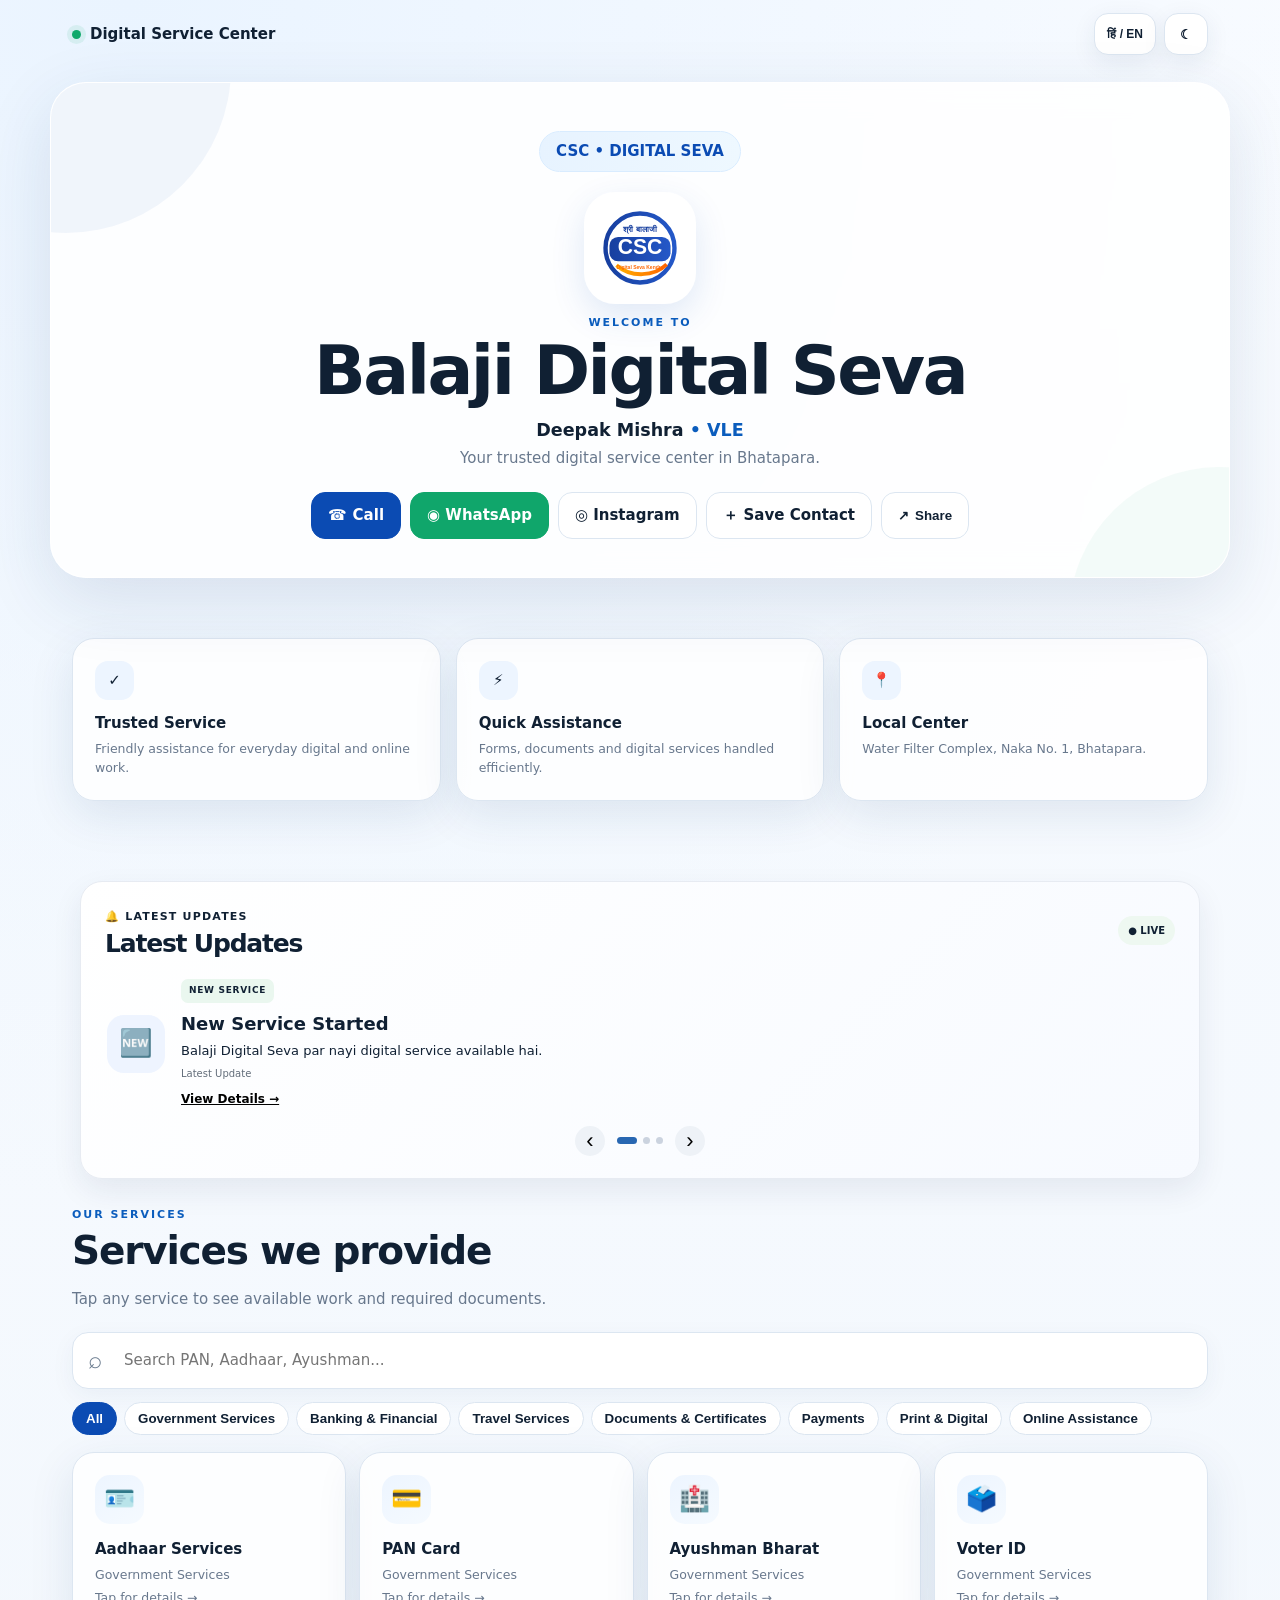
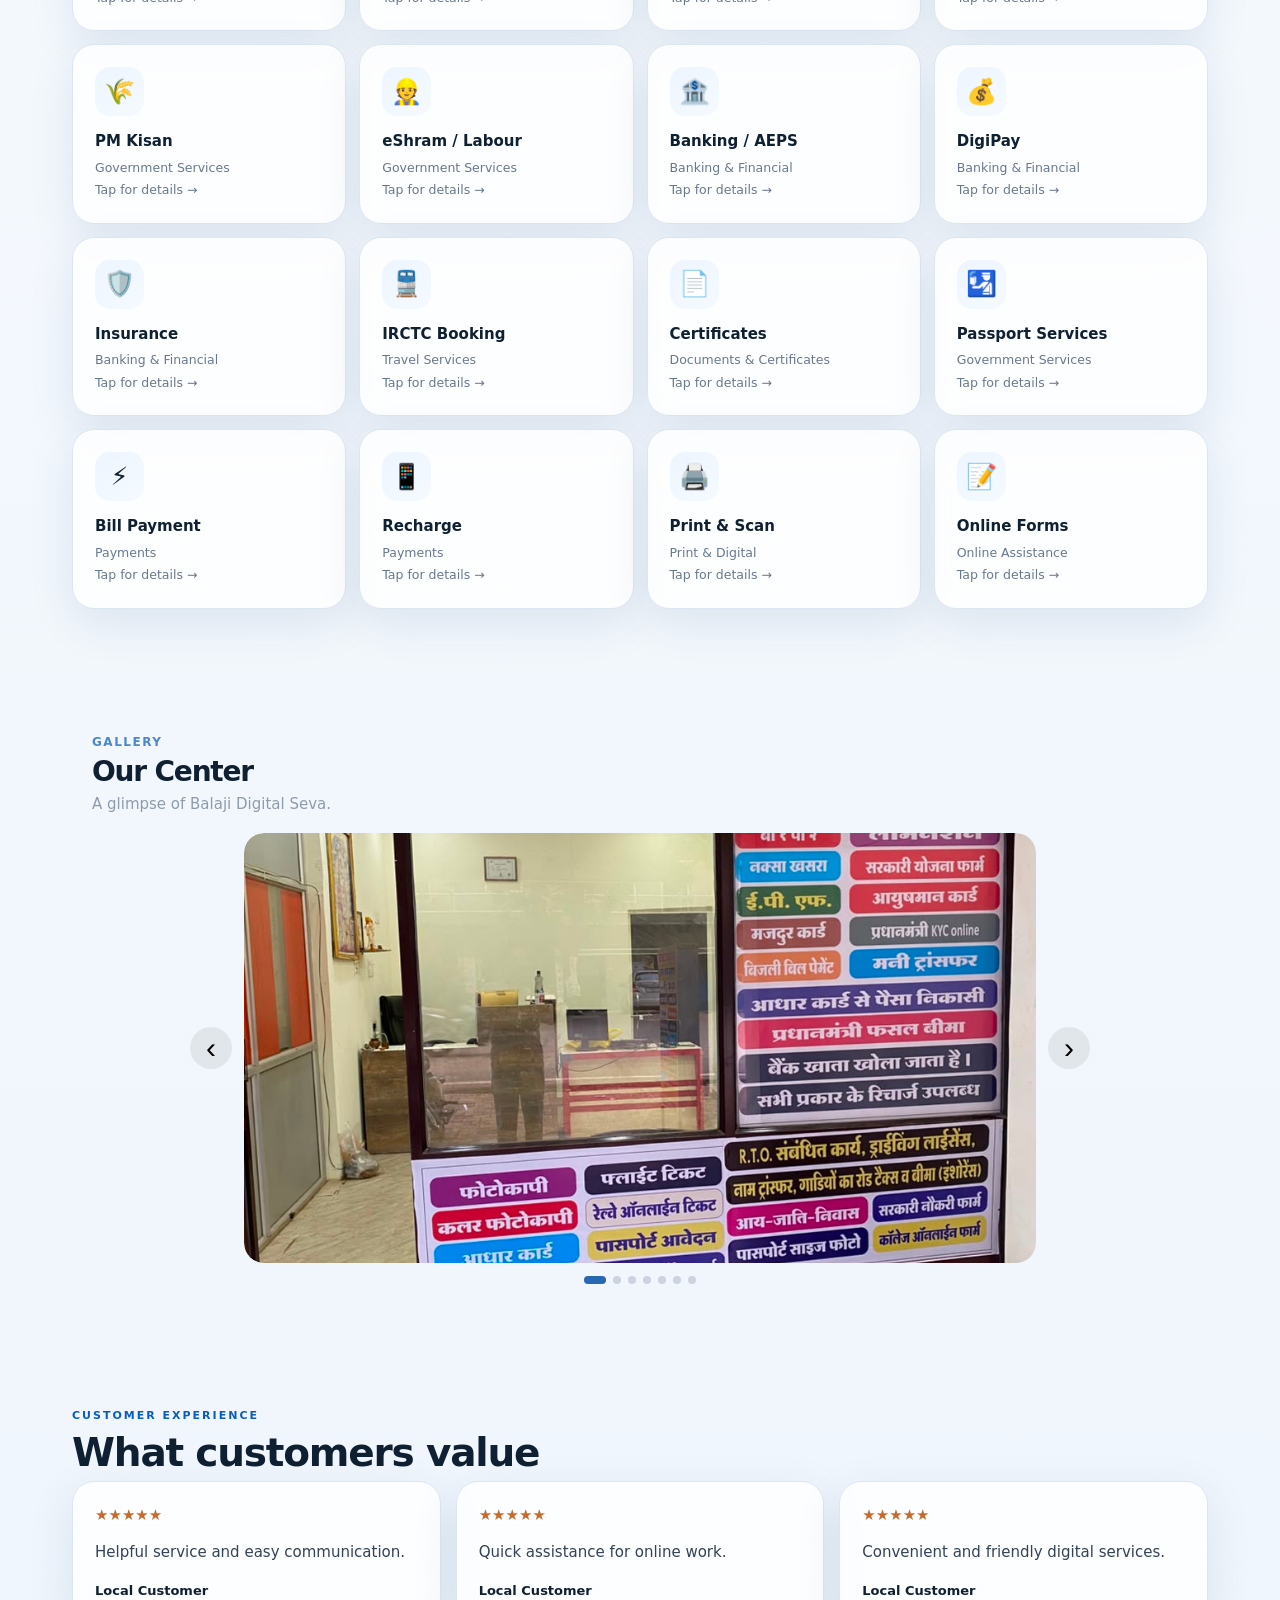
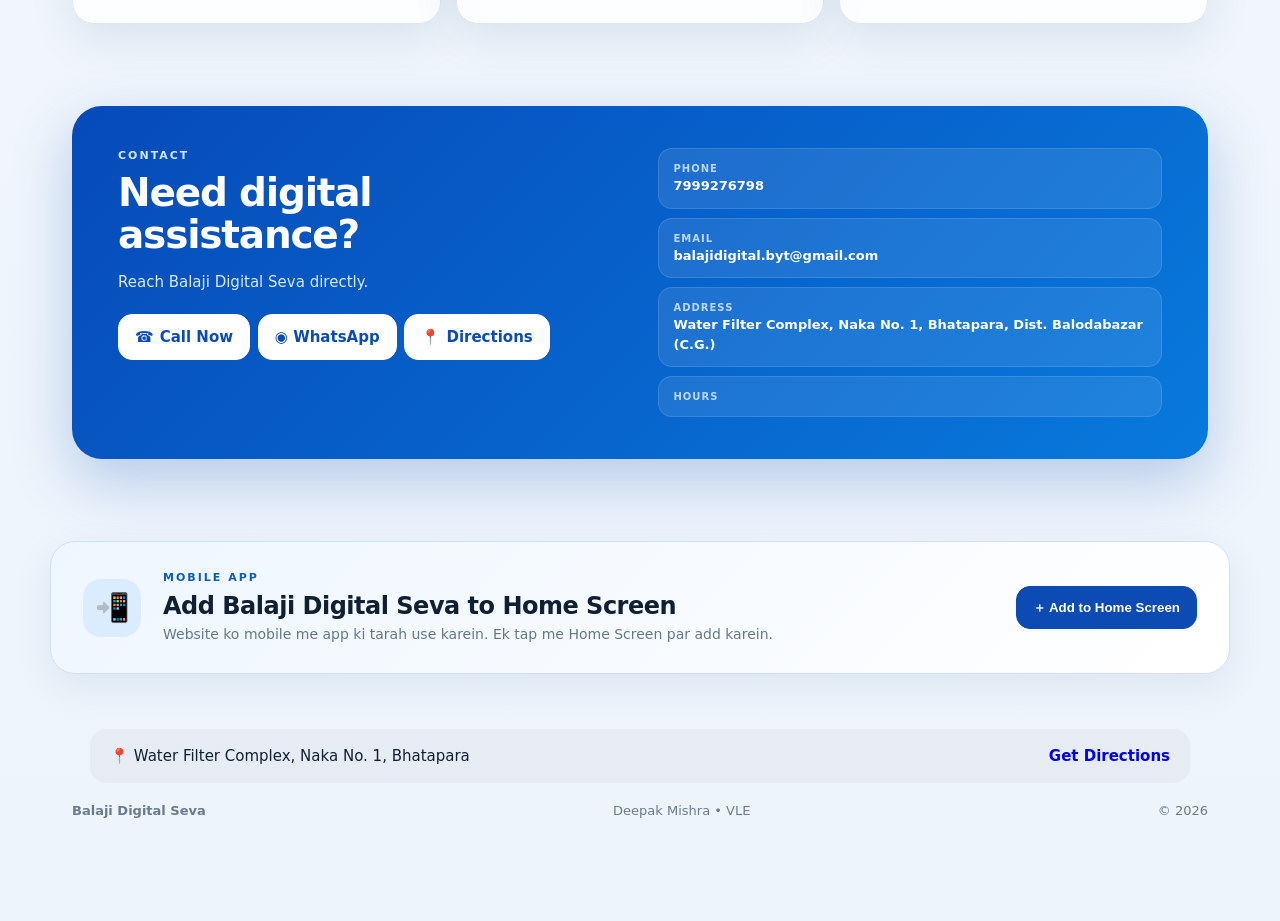
==== index.html @ ad8ac07e "Add files via upload" ====
<!doctype html>
<html lang="en">
<head>
<meta charset="utf-8">
<meta name="viewport" content="width=device-width,initial-scale=1,viewport-fit=cover">
<meta name="theme-color" content="#0b4bb3">
<meta name="description" content="Balaji Digital Seva – Digital and online services in Bhatapara.">
<title>Balaji Digital Seva | Deepak Mishra</title>
<link rel="manifest" href="manifest.json">
<link rel="icon" href="assets/logo.svg">
<link rel="stylesheet" href="style.css">
</head>
<body>
<div class="top">
  <div class="brand-mini"><span class="live-dot"></span><b data-en="Digital Service Center" data-hi="Digital Service Center">Digital Service Center</b></div>
  <div class="top-actions">
    <button class="lang-btn" id="lang" aria-label="Change language">हिं / EN</button>
    <button id="theme" aria-label="Toggle dark mode">☾</button>
  </div>
</div>

<header>
  <span class="badge" data-en="CSC • DIGITAL SEVA" data-hi="CSC • DIGITAL SEVA">CSC • DIGITAL SEVA</span>
  <div class="logo-wrap"><img src="assets/logo.svg" class="logo" alt="Balaji Digital Seva logo"></div>
  <p class="eyebrow" data-en="WELCOME TO" data-hi="SWAGAT HAI">WELCOME TO</p>
  <h1>Balaji Digital Seva</h1>
  <h3>Deepak Mishra <i>• VLE</i></h3>
  <p class="tag" data-en="Your trusted digital service center in Bhatapara." data-hi="Bhatapara mein aapka trusted digital service center.">Your trusted digital service center in Bhatapara.</p>
  <div class="actions">
    <a class="btn blue" href="tel:+917999276798">☎ <span data-en="Call" data-hi="Call Karein">Call</span></a>
    <a class="btn green" id="wa1">◉ WhatsApp</a>
    <a class="btn" href="https://www.instagram.com/balajidigitalseva/" target="_blank" rel="noopener">◎ Instagram</a>
    <a class="btn" href="contact.vcf">＋ <span data-en="Save Contact" data-hi="Contact Save Karein">Save Contact</span></a>
    <button class="btn" id="share">↗ <span data-en="Share" data-hi="Share Karein">Share</span></button>
  </div>
  <button id="installBtn" class="install-hero" hidden>＋ <span data-en="Add Balaji Digital Seva to Home Screen" data-hi="Balaji Digital Seva ko Home Screen par Add Karein">Add Balaji Digital Seva to Home Screen</span></button>
</header>

<section class="quick">
  <div><span class="quick-icon">✓</span><b data-en="Trusted Service" data-hi="Trusted Service">Trusted Service</b><small data-en="Friendly assistance for everyday digital and online work." data-hi="Daily digital aur online kaam mein friendly assistance.">Friendly assistance for everyday digital and online work.</small></div>
  <div><span class="quick-icon">⚡</span><b data-en="Quick Assistance" data-hi="Quick Assistance">Quick Assistance</b><small data-en="Forms, documents and digital services handled efficiently." data-hi="Forms, documents aur digital services ki easy assistance.">Forms, documents and digital services handled efficiently.</small></div>
  <div><span class="quick-icon">📍</span><b data-en="Local Center" data-hi="Local Center">Local Center</b><small data-en="Water Filter Complex, Naka No. 1, Bhatapara." data-hi="Water Filter Complex, Naka No. 1, Bhatapara.">Water Filter Complex, Naka No. 1, Bhatapara.</small></div>
</section>

<section class="hero-notice-board" id="hero-notice-board" aria-label="Latest Updates">
  <div class="hnb-head">
    <div>
      <span class="hnb-label">🔔 LATEST UPDATES</span>
      <h2>Latest Updates</h2>
    </div>
    <span class="hnb-live">● LIVE</span>
  </div>

  <div class="hnb-slider">
    <article class="hnb-item active" data-notice="service">
      <div class="hnb-icon">🆕</div>
      <div class="hnb-content">
        <span class="hnb-tag service">NEW SERVICE</span>
        <h3>New Service Started</h3>
        <p>Balaji Digital Seva par nayi digital service available hai.</p>
        <small>Latest Update</small>
        <button type="button" class="hnb-details">View Details →</button>
      </div>
    </article>

    <article class="hnb-item" data-notice="job">
      <div class="hnb-icon">💼</div>
      <div class="hnb-content">
        <span class="hnb-tag job">JOB ALERT</span>
        <h3>Latest Job Updates</h3>
        <p>Nayi government aur private job updates ke liye notice check karein.</p>
        <small>Latest Update</small>
        <button type="button" class="hnb-details">View Details →</button>
      </div>
    </article>

    <article class="hnb-item" data-notice="notice">
      <div class="hnb-icon">📢</div>
      <div class="hnb-content">
        <span class="hnb-tag notice">IMPORTANT NOTICE</span>
        <h3>Balaji Digital Seva Notice</h3>
        <p>Important service updates aur center notices yahan milenge.</p>
        <small>Latest Update</small>
        <button type="button" class="hnb-details">View Details →</button>
      </div>
    </article>
  </div>

  <div class="hnb-controls">
    <button type="button" class="hnb-prev" aria-label="Previous update">‹</button>
    <div class="hnb-dots">
      <button type="button" class="active" aria-label="Update 1"></button>
      <button type="button" aria-label="Update 2"></button>
      <button type="button" aria-label="Update 3"></button>
    </div>
    <button type="button" class="hnb-next" aria-label="Next update">›</button>
  </div>
</section>

<div class="hnb-modal" id="hnb-modal" aria-hidden="true">
  <div class="hnb-modal-box" role="dialog" aria-modal="true" aria-labelledby="hnb-modal-title">
    <button type="button" class="hnb-modal-close" aria-label="Close">×</button>
    <span class="hnb-modal-tag" id="hnb-modal-tag"></span>
    <h3 id="hnb-modal-title"></h3>
    <p id="hnb-modal-text"></p>
    <div id="hnb-modal-body"></div>
    <div class="hnb-modal-actions">
      <a id="hnb-whatsapp" href="https://wa.me/917999276798" target="_blank" rel="noopener">💬 WhatsApp Enquiry</a>
    </div>
  </div>
</div>



<main>
<section id="services">
  <p class="eyebrow" data-en="OUR SERVICES" data-hi="HAMARI SERVICES">OUR SERVICES</p>
  <h2 data-en="Services we provide" data-hi="Hum kaun-kaun si services dete hain">Services we provide</h2>
  <p class="muted" data-en="Tap any service to see available work and required documents." data-hi="Kisi bhi service par tap karke kaam aur required documents dekhein.">Tap any service to see available work and required documents.</p>
  <div class="search">⌕ <input id="search" data-placeholder-en="Search PAN, Aadhaar, Ayushman..." data-placeholder-hi="PAN, Aadhaar, Ayushman search karein..." placeholder="Search PAN, Aadhaar, Ayushman..." aria-label="Search services"></div>
  <div id="chips" class="chips"></div>
  <div id="grid" class="grid"></div>
</section>

<section id="gallery" class="gallery-section">
  <p class="eyebrow" data-en="GALLERY" data-hi="GALLERY">GALLERY</p>
  <h2 data-en="Our Center" data-hi="Hamara Center">Our Center</h2>
  <p class="muted" data-en="A glimpse of Balaji Digital Seva." data-hi="Balaji Digital Seva ki kuch photos.">A glimpse of Balaji Digital Seva.</p>
  <div class="gallery-slider" aria-label="Balaji Digital Seva Gallery">
    <button type="button" class="gallery-prev" aria-label="Previous photo">‹</button>
    <div class="gallery-track">
      <div class="gallery-slide active"><img src="assets/gallery/center-1.jpeg" alt="Balaji Digital Seva photo 1"></div>
      <div class="gallery-slide"><img src="assets/gallery/center-2.jpeg" alt="Balaji Digital Seva photo 2"></div>
      <div class="gallery-slide"><img src="assets/gallery/center-3.jpeg" alt="Balaji Digital Seva photo 3"></div>
      <div class="gallery-slide"><img src="assets/gallery/center-4.jpeg" alt="Balaji Digital Seva photo 4"></div>
      <div class="gallery-slide"><img src="assets/gallery/center-5.jpeg" alt="Balaji Digital Seva photo 5"></div>
      <div class="gallery-slide"><img src="assets/gallery/center-6.jpeg" alt="Balaji Digital Seva photo 6"></div>
      <div class="gallery-slide"><img src="assets/gallery/center-7.jpeg" alt="Balaji Digital Seva photo 7"></div>
    </div>
    <button type="button" class="gallery-next" aria-label="Next photo">›</button>
  </div>
  <div class="gallery-dots" aria-label="Gallery photo navigation">
    <button type="button" class="active" aria-label="Photo 1"></button><button type="button" aria-label="Photo 2"></button><button type="button" aria-label="Photo 3"></button><button type="button" aria-label="Photo 4"></button><button type="button" aria-label="Photo 5"></button><button type="button" aria-label="Photo 6"></button><button type="button" aria-label="Photo 7"></button>
  </div>
</section>

<div class="gallery-lightbox" id="galleryLightbox" hidden>
  <button type="button" id="galleryClose" aria-label="Close gallery">×</button>
  <img id="galleryPreview" src="" alt="Gallery preview">
</div>

<section id="reviews">
  <p class="eyebrow" data-en="CUSTOMER EXPERIENCE" data-hi="CUSTOMER EXPERIENCE">CUSTOMER EXPERIENCE</p>
  <h2 data-en="What customers value" data-hi="Customers ko kya pasand hai">What customers value</h2>
  <div class="reviews">
    <article>★★★★★<p data-en="Helpful service and easy communication." data-hi="Helpful service aur easy communication.">“Helpful service and easy communication.”</p><b>Local Customer</b></article>
    <article>★★★★★<p data-en="Quick assistance for online work." data-hi="Online kaam ke liye quick assistance.">“Quick assistance for online work.”</p><b>Local Customer</b></article>
    <article>★★★★★<p data-en="Convenient and friendly digital services." data-hi="Convenient aur friendly digital services.">“Convenient and friendly digital services.”</p><b>Local Customer</b></article>
  </div>
</section>

<section class="contact" id="contact">
  <div>
    <p class="eyebrow" data-en="CONTACT" data-hi="CONTACT">CONTACT</p>
    <h2 data-en="Need digital assistance?" data-hi="Digital assistance chahiye?">Need digital assistance?</h2>
    <p data-en="Reach Balaji Digital Seva directly." data-hi="Balaji Digital Seva se directly contact karein.">Reach Balaji Digital Seva directly.</p>
    <a class="btn white" href="tel:+917999276798">☎ <span data-en="Call Now" data-hi="Call Karein">Call Now</span></a>
    <a class="btn white" id="wa2">◉ WhatsApp</a>
    <a class="btn white" href="https://www.google.com/maps/search/?api=1&query=Water+Filter+Complex%2C+Naka+No.+1%2C+Bhatapara%2C+Chhattisgarh" target="_blank" rel="noopener">📍 <span data-en="Directions" data-hi="Directions">Directions</span></a>
  </div>
  <div class="details">
    <b>PHONE<br><span>7999276798</span></b>
    <b>EMAIL<br><span>balajidigital.byt@gmail.com</span></b>
    <b>ADDRESS<br><span>Water Filter Complex, Naka No. 1, Bhatapara, Dist. Balodabazar (C.G.)</span></b>
    <b data-en="HOURS" data-hi="TIMING">HOURS<br><span>Sunday to Saturday • 10:00 AM – 10:00 PM</span></b>
  </div>
</section>
</main>


<section class="install-section" id="installApp">
  <div class="install-icon">📲</div>
  <div class="install-copy">
    <p class="eyebrow">MOBILE APP</p>
    <h2>Add Balaji Digital Seva to Home Screen</h2>
    <p>Website ko mobile me app ki tarah use karein. Ek tap me Home Screen par add karein.</p>
  </div>
  <button class="btn install-btn" id="installBtn">＋ Add to Home Screen</button>
</section>


<div class="map-address-row">
  <span>📍 Water Filter Complex, Naka No. 1, Bhatapara</span>
  <a href="https://maps.app.goo.gl/2zhiAr86G5BY8EHH6" target="_blank" rel="noopener">Get Directions</a>
</div>

<footer><b>Balaji Digital Seva</b><span>Deepak Mishra • VLE</span><span>© <span id="year"></span></span></footer>
<nav aria-label="Bottom navigation">
  <a href="#">⌂<small data-en="Home" data-hi="Home">Home</small></a>
  <a href="#services">▦<small data-en="Services" data-hi="Services">Services</small></a>
  <a href="#gallery">▧<small data-en="Gallery" data-hi="Gallery">Gallery</small></a>
  <a href="#contact">☎<small data-en="Contact" data-hi="Contact">Contact</small></a>
</nav>

<div id="modal" class="overlay" aria-hidden="true">
  <div class="modal">
    <button id="close" aria-label="Close">×</button>
    <div id="mi" class="mi"></div>
    <p id="mc" class="eyebrow"></p>
    <h2 id="mt"></h2>
    <h4 data-en="Services available" data-hi="Available services">Services available</h4>
    <ul id="ma"></ul>
    <div id="docsBox">
      <h4>📋 <span data-en="Required Documents" data-hi="Required Documents">Required Documents</span></h4>
      <ul id="md"></ul>
    </div>
    <div id="mn" class="note"></div>
    <div class="modalactions">
      <a id="mw" class="btn green">◉ <span data-en="Enquire on WhatsApp" data-hi="WhatsApp par Enquiry Karein">Enquire on WhatsApp</span></a>
      <a class="btn blue" href="tel:+917999276798">☎ <span data-en="Call Now" data-hi="Call Karein">Call Now</span></a>
    </div>
  </div>
</div>
<div id="toast" class="toast"></div>
<script src="script.js"></script>



<script>
(function(){
  const board=document.getElementById("hero-notice-board");
  const modal=document.getElementById("hnb-modal");
  if(!board || !modal) return;
  const items=[...board.querySelectorAll(".hnb-item")];
  const dots=[...board.querySelectorAll(".hnb-dots button")];
  let current=0,timer;

  const data={
    service:{tag:"NEW SERVICE",title:"New Service Started",text:"Balaji Digital Seva par nayi digital service available hai.",body:"Service ki details aur required documents ke liye WhatsApp par enquiry karein."},
    job:{tag:"JOB ALERT",title:"Latest Job Updates",text:"Nayi government aur private job updates ke liye notice check karein.",body:"Latest job vacancy ki eligibility, documents aur apply karne ki information ke liye WhatsApp par enquiry karein."},
    notice:{tag:"IMPORTANT NOTICE",title:"Balaji Digital Seva Notice",text:"Important service updates aur center notices yahan milenge.",body:"Center ki latest information ke liye WhatsApp par enquiry karein."}
  };

  function show(n){
    current=(n+items.length)%items.length;
    items.forEach((x,j)=>x.classList.toggle("active",j===current));
    dots.forEach((x,j)=>x.classList.toggle("active",j===current));
  }
  function restart(){
    clearInterval(timer);
    timer=setInterval(()=>show(current+1),5000);
  }
  function openModal(type){
    const d=data[type]||data.notice;
    document.getElementById("hnb-modal-tag").textContent=d.tag;
    document.getElementById("hnb-modal-title").textContent=d.title;
    document.getElementById("hnb-modal-text").textContent=d.text;
    document.getElementById("hnb-modal-body").textContent=d.body;
    modal.classList.add("open");
    modal.setAttribute("aria-hidden","false");
  }
  function closeModal(){
    modal.classList.remove("open");
    modal.setAttribute("aria-hidden","true");
  }

  items.forEach(item=>{
    item.setAttribute("tabindex","0");
    item.setAttribute("role","button");
    item.addEventListener("click",function(e){
      if(e.target.closest(".hnb-prev,.hnb-next,.hnb-dots")) return;
      openModal(item.dataset.notice);
    });
    item.addEventListener("keydown",function(e){
      if(e.key==="Enter" || e.key===" "){
        e.preventDefault();
        openModal(item.dataset.notice);
      }
    });
  });

  board.querySelector(".hnb-next").onclick=()=>{show(current+1);restart()};
  board.querySelector(".hnb-prev").onclick=()=>{show(current-1);restart()};
  dots.forEach((d,n)=>d.onclick=()=>{show(n);restart()});
  modal.querySelector(".hnb-modal-close").onclick=closeModal;
  modal.addEventListener("click",e=>{if(e.target===modal)closeModal()});
  document.addEventListener("keydown",e=>{if(e.key==="Escape")closeModal()});

  show(0);
  restart();
})();
</script>

</body>
</html>
---- style.css ----
:root{--bg:#f4f8fd;--card:#fff;--text:#102033;--muted:#68788d;--line:#dce6f1;--blue:#0b4bb3;--blue2:#176de0;--green:#10a66b;--shadow:0 14px 45px rgba(23,58,104,.10)}*{box-sizing:border-box}html{scroll-behavior:smooth}body{margin:0;background:radial-gradient(circle at 10% 0%,#eaf4ff 0,transparent 28%),linear-gradient(180deg,#f8fbff,#edf4fb);color:var(--text);font:15px system-ui,-apple-system,BlinkMacSystemFont,"Segoe UI",Arial,sans-serif;line-height:1.5;min-height:100vh}.top{height:68px;max-width:1180px;margin:auto;padding:0 22px;display:flex;align-items:center;justify-content:space-between}.brand-mini{display:flex;align-items:center;gap:9px}.live-dot{width:9px;height:9px;border-radius:50%;background:#11a96c;box-shadow:0 0 0 5px #11a96c18}.top-actions{display:flex;gap:8px}.top button{border:1px solid var(--line);border-radius:14px;width:44px;height:42px;background:#fff;box-shadow:0 7px 25px rgba(24,56,91,.08);font-weight:800;cursor:pointer;color:inherit}.top .lang-btn{width:auto;padding:0 12px;font-size:12px}header{max-width:1180px;margin:14px auto 60px;padding:48px 24px 38px;text-align:center;background:rgba(255,255,255,.86);border:1px solid rgba(255,255,255,.95);border-radius:36px;box-shadow:0 22px 70px rgba(23,58,104,.12);backdrop-filter:blur(15px);position:relative;overflow:hidden}header:before{content:"";position:absolute;width:330px;height:330px;background:#0b4bb30d;border-radius:50%;left:-150px;top:-180px}header:after{content:"";position:absolute;width:300px;height:300px;background:#10a66b0b;border-radius:50%;right:-140px;bottom:-190px}.badge{display:inline-block;background:linear-gradient(90deg,#e7f3ff,#eef8ff);color:#0b4bb3;border:1px solid #d9ecff;border-radius:99px;padding:8px 16px;font-weight:900;position:relative;z-index:1}.logo-wrap{width:112px;height:112px;margin:20px auto 11px;border-radius:31px;background:#fff;display:grid;place-items:center;box-shadow:0 12px 35px rgba(11,75,179,.12);position:relative;z-index:1}.logo{width:94px;height:94px;display:block}.eyebrow{letter-spacing:2px;font-size:11px;font-weight:900;color:#0b5dbd;margin:0 0 7px}h1{font-size:clamp(38px,6vw,68px);line-height:.98;margin:0;letter-spacing:-2.5px;position:relative;z-index:1}header h3{margin:12px 0 4px;position:relative;z-index:1}header h3 i{font-style:normal;color:#0b5dbd}.tag,.muted{color:var(--muted)}.tag{margin:0 auto;max-width:650px}.actions{display:flex;justify-content:center;flex-wrap:wrap;gap:9px;margin-top:23px;position:relative;z-index:1}.btn{display:inline-flex;align-items:center;justify-content:center;gap:6px;border:1px solid var(--line);background:#fff;padding:11px 16px;border-radius:14px;font-weight:850;text-decoration:none;color:inherit;cursor:pointer;min-height:43px;transition:.18s}.btn:hover{transform:translateY(-2px)}.blue{background:var(--blue);color:#fff;border-color:var(--blue)}.green{background:var(--green);color:#fff;border-color:var(--green)}.white{background:#fff;color:#0b4bb3;border-color:#fff}.install-hero{margin-top:18px;border:1px solid #cfe4ff;background:#eef7ff;color:#0b4bb3;border-radius:14px;padding:10px 16px;font-weight:900;cursor:pointer;position:relative;z-index:1}.quick,main{max-width:1180px;margin:auto;padding:0 22px}.quick{display:grid;grid-template-columns:repeat(3,1fr);gap:15px;margin-bottom:80px}.quick div,.grid article,.reviews article{background:rgba(255,255,255,.85);border:1px solid var(--line);border-radius:22px;padding:22px;box-shadow:var(--shadow)}.quick-icon{width:39px;height:39px;display:grid;place-items:center;background:#edf5ff;border-radius:13px;margin-bottom:12px}.quick b{display:block}.quick small{display:block;color:var(--muted);margin-top:6px}section{margin-bottom:82px}h2{font-size:39px;line-height:1.08;margin:0 0 7px;letter-spacing:-1.2px}.search{display:flex;gap:10px;align-items:center;background:#fff;border:1px solid var(--line);border-radius:16px;padding:4px 15px;margin:22px 0 13px;font-size:24px;color:#6c7d90;box-shadow:0 7px 25px rgba(24,56,91,.05)}.search input{width:100%;border:0;outline:0;padding:12px;background:transparent;font:inherit;font-size:15px;color:var(--text)}.chips{display:flex;gap:7px;flex-wrap:wrap;margin-bottom:17px}.chip{border:1px solid var(--line);background:#fff;padding:8px 13px;border-radius:99px;font-weight:800;cursor:pointer;color:inherit}.chip.active{background:var(--blue);color:#fff;border-color:var(--blue)}.grid{display:grid;grid-template-columns:repeat(4,1fr);gap:13px}.grid article{cursor:pointer;transition:.2s}.grid article:hover{transform:translateY(-3px);box-shadow:0 18px 50px rgba(23,58,104,.16)}.ico{font-size:25px;background:linear-gradient(145deg,#edf5ff,#f5faff);width:49px;height:49px;border-radius:15px;display:grid;place-items:center;margin-bottom:14px}.grid h3{font-size:15px;margin:0 0 3px}.grid small{color:var(--muted)}.gallery{height:240px;border:1px dashed #b8c8da;border-radius:23px;background:#fff;display:flex;flex-direction:column;align-items:center;justify-content:center;gap:7px;color:#5c6e83}.gallery span{font-size:35px}.gallery b{font-size:17px}.gallery small{font-size:13px}.reviews{display:grid;grid-template-columns:repeat(3,1fr);gap:15px}.reviews article{color:#c76b2b}.reviews p{color:#344256}.reviews b{color:var(--text);font-size:13px}.contact{background:linear-gradient(135deg,#064ab9,#0879dc);color:#fff;border-radius:30px;padding:42px 46px;display:grid;grid-template-columns:1fr 1fr;gap:35px;box-shadow:0 22px 60px rgba(11,75,179,.25)}.contact .eyebrow{color:#d5e6ff}.contact p{color:#dbeaff}.details{display:grid;gap:9px}.details b{background:#ffffff18;border:1px solid #ffffff20;padding:12px 15px;border-radius:14px;font-size:10px;letter-spacing:1px;color:#bdd8ff}.details span{font-size:13px;letter-spacing:0;color:#fff}.contact .btn{margin:5px 3px 0 0}footer{max-width:1180px;margin:auto;padding:0 22px 100px;display:flex;justify-content:space-between;color:#6b7b8e;font-size:13px}.overlay{position:fixed;inset:0;background:rgba(7,26,46,.62);backdrop-filter:blur(8px);z-index:20;display:none;align-items:center;justify-content:center;padding:18px}.overlay.open{display:flex}.modal{background:#fff;max-width:600px;width:100%;max-height:90vh;overflow:auto;border-radius:27px;padding:28px;position:relative;box-shadow:0 30px 90px rgba(0,0,0,.32)}.modal>button{position:absolute;right:14px;top:12px;border:0;background:#edf2f7;border-radius:50%;width:38px;height:38px;font-size:24px;cursor:pointer}.mi{font-size:35px}.modal h2{font-size:31px}.modal h4{margin:20px 0 7px}.modal li{margin:6px 0}.note{background:#fff7e7;border:1px solid #f1dfb2;color:#725b2b;padding:12px;border-radius:12px;font-size:13px}.modalactions{display:flex;gap:8px;margin-top:20px}.toast{position:fixed;left:50%;bottom:85px;transform:translate(-50%,20px);opacity:0;pointer-events:none;background:#102033;color:#fff;padding:11px 16px;border-radius:12px;z-index:40;transition:.25s;font-size:13px;box-shadow:0 10px 30px #0003}.toast.show{opacity:1;transform:translate(-50%,0)}.empty{padding:25px;background:#fff;border:1px solid var(--line);border-radius:16px}.dark{--bg:#09121f;--card:#111c2c;--text:#e8f0fa;--muted:#aab7c8;--line:#293a50;background:#09121f}.dark header,.dark .quick div,.dark .grid article,.dark .reviews article,.dark .search,.dark .gallery,.dark .btn,.dark .modal,.dark .chip,.dark .top button,.dark .empty{background:#111c2c}.dark .modal{color:#e8f0fa}.dark .search input{color:#fff}.dark .install-hero{background:#112945;color:#d9ecff;border-color:#24496e}@media(max-width:850px){.grid{grid-template-columns:repeat(2,1fr)}.quick,.reviews,.contact{grid-template-columns:1fr}.contact{padding:32px 25px}}@media(max-width:560px){.top{height:58px;padding:0 14px}.brand-mini{font-size:13px}.top button{height:39px}.top .lang-btn{padding:0 9px}header{margin:7px 9px 43px;padding:34px 13px 27px;border-radius:26px}.logo-wrap{width:94px;height:94px;border-radius:26px}.logo{width:79px;height:79px}h1{font-size:37px;letter-spacing:-1.6px}.tag{font-size:13px}.actions{gap:7px}.actions .btn{flex:1 1 42%;font-size:12px;padding:9px 6px;min-height:41px}.install-hero{width:100%;font-size:12px}.quick,main{padding:0 14px}.quick{margin-bottom:58px;gap:10px}.quick div{padding:17px;border-radius:18px}.quick div:not(:first-child){display:none}.grid{gap:8px}.grid article{padding:15px 13px;border-radius:17px;min-height:138px}.grid h3{font-size:13px}.grid small{font-size:11px}.ico{width:43px;height:43px;margin-bottom:11px}h2{font-size:30px}.search{margin-top:18px}.chips{overflow-x:auto;flex-wrap:nowrap;padding-bottom:5px}.chip{white-space:nowrap;font-size:12px}.contact{margin-bottom:45px;border-radius:24px;padding:27px 20px}.contact h2{font-size:29px}.details{gap:7px}.modalactions{flex-direction:column}.modal{padding:24px 19px;border-radius:24px;max-height:88vh}footer{flex-direction:column;gap:7px;padding-bottom:90px}nav{display:flex;position:fixed;bottom:max(10px,env(safe-area-inset-bottom));left:50%;transform:translateX(-50%);z-index:10;background:rgba(255,255,255,.94);border:1px solid var(--line);box-shadow:0 10px 35px rgba(0,0,0,.12);border-radius:19px;padding:6px}nav a{min-width:66px;text-align:center;padding:6px 7px;font-size:18px;text-decoration:none;color:inherit}nav small{display:block;font-size:9px;color:#718096}.dark nav{background:rgba(17,28,44,.95)}}
@media(min-width:561px){nav{display:none}}

.install-section{max-width:1180px;margin:0 auto 55px;padding:28px 32px;display:flex;align-items:center;gap:22px;background:linear-gradient(135deg,#eef6ff,#ffffff);border:1px solid #cfe0f5;border-radius:25px;box-shadow:0 12px 38px rgba(18,66,120,.08)}
.install-icon{width:58px;height:58px;flex:0 0 58px;border-radius:18px;display:grid;place-items:center;background:#dcecff;font-size:28px}
.install-copy{flex:1}.install-copy h2{font-size:24px;margin:0 0 4px;letter-spacing:-.5px}.install-copy p:not(.eyebrow){margin:0;color:#66778c;font-size:14px}.install-btn{background:#0b4bb3;color:#fff;border-color:#0b4bb3;white-space:nowrap}
.install-btn.installed{background:#0f9d67;border-color:#0f9d67}
@media(max-width:650px){.install-section{margin:0 16px 45px;padding:22px;display:block;text-align:center}.install-icon{margin:0 auto 12px}.install-copy h2{font-size:22px}.install-btn{width:100%;margin-top:17px}}
.dark .install-section{background:#111c2c;border-color:#26364b}.dark .install-copy p:not(.eyebrow){color:#a9b6c7}

/* Added without changing the original v1.3 layout */
.gallery-section{padding:42px 20px}
.gallery-section .section-title{text-align:center;margin-bottom:22px}
.gallery-section .eyebrow{font-size:12px;font-weight:800;letter-spacing:1.5px}
.gallery-section h2{margin:6px 0;font-size:28px}
.gallery-section p{margin:0;opacity:.72}

.map-address-row{max-width:1100px;margin:18px auto;padding:16px 20px;display:flex;justify-content:space-between;gap:15px;align-items:center;border-radius:16px;background:rgba(0,0,0,.03)}
.map-address-row a{font-weight:800;text-decoration:none}
.gallery-lightbox{position:fixed;inset:0;z-index:9999;background:rgba(0,0,0,.88);display:flex;align-items:center;justify-content:center;padding:20px}
.gallery-lightbox[hidden]{display:none}
.gallery-lightbox img{max-width:95vw;max-height:90vh;border-radius:14px}
.gallery-lightbox button{position:absolute;right:20px;top:15px;width:44px;height:44px;border:0;border-radius:50%;font-size:30px;cursor:pointer}
@media(max-width:700px){
  .gallery-section{padding:32px 14px}
  .gallery-slider{gap:7px}
  .gallery-track{height:260px;border-radius:14px}
  .gallery-slide img{border-radius:14px}
  .gallery-prev,.gallery-next{flex:0 0 34px;width:34px;height:34px;font-size:25px}
  .map-address-row{margin:14px 14px;display:block;text-align:center}
  .map-address-row a{display:inline-block;margin-top:9px}
}

/* ===== NEW: Hero Notice Board only ===== */
.hero-notice-board{max-width:1120px;margin:18px auto 28px;padding:22px 24px;border:1px solid #e7ebf2;border-radius:22px;background:linear-gradient(135deg,#fff,#f7faff);box-shadow:0 12px 30px rgba(20,40,80,.08)}
.hnb-head{display:flex;align-items:center;justify-content:space-between;gap:16px;margin-bottom:16px}.hnb-label{font-size:11px;font-weight:900;letter-spacing:1.2px}.hnb-head h2{margin:4px 0 0;font-size:25px}.hnb-live{font-size:10px;font-weight:900;padding:7px 10px;border-radius:999px;background:#eef8f1}
.hnb-slider{min-height:112px;overflow:hidden}.hnb-item{display:none;align-items:center;gap:16px;padding:4px 2px}.hnb-item.active{display:flex}.hnb-icon{width:58px;height:58px;min-width:58px;display:grid;place-items:center;border-radius:17px;background:#eef4ff;font-size:27px}.hnb-content{min-width:0}.hnb-tag{display:inline-block;font-size:9px;font-weight:900;letter-spacing:.7px;padding:5px 8px;border-radius:7px}.hnb-tag.service{background:#eaf7ef}.hnb-tag.job{background:#fff4df}.hnb-tag.notice{background:#ffecee}.hnb-content h3{margin:7px 0 4px;font-size:18px}.hnb-content p{margin:0;font-size:13px;line-height:1.5}.hnb-content small{display:block;margin-top:6px;font-size:10px;opacity:.65}.hnb-controls{display:flex;align-items:center;justify-content:center;gap:12px;margin-top:12px}.hnb-prev,.hnb-next{width:30px;height:30px;border:0;border-radius:50%;cursor:pointer;font-size:22px;line-height:1;background:#eef2f7}.hnb-dots{display:flex;gap:6px}.hnb-dots button{width:7px;height:7px;padding:0;border:0;border-radius:50%;background:#cbd3df;cursor:pointer}.hnb-dots button.active{width:20px;border-radius:8px;background:#2867b2}
@media(max-width:700px){.hero-notice-board{margin:14px 12px 22px;padding:17px;border-radius:18px}.hnb-head h2{font-size:21px}.hnb-slider{min-height:128px}.hnb-item{align-items:flex-start}.hnb-icon{width:48px;height:48px;min-width:48px;font-size:22px}.hnb-content h3{font-size:16px}.hnb-content p{font-size:12px}}

/* ===== NEW: Clickable Notice Board details only ===== */
.hnb-details{display:inline-block;margin-top:9px;border:0;background:none;padding:0;font:inherit;font-size:12px;font-weight:900;cursor:pointer;text-decoration:underline}
.hnb-modal{position:fixed;inset:0;display:none;align-items:center;justify-content:center;padding:18px;background:rgba(10,20,35,.55);z-index:99999}
.hnb-modal.open{display:flex}
.hnb-modal-box{position:relative;width:min(520px,100%);padding:26px;border-radius:22px;background:#fff;box-shadow:0 25px 70px rgba(0,0,0,.22)}
.hnb-modal-close{position:absolute;right:14px;top:10px;width:34px;height:34px;border:0;border-radius:50%;background:#eef2f7;font-size:24px;cursor:pointer}
.hnb-modal-tag{display:inline-block;padding:6px 9px;border-radius:7px;background:#eef4ff;font-size:10px;font-weight:900;letter-spacing:.7px}
.hnb-modal-box h3{margin:12px 35px 8px 0;font-size:23px}
.hnb-modal-box p{margin:0 0 12px;line-height:1.6;font-size:14px}
#hnb-modal-body{line-height:1.6;font-size:13px;padding:13px 15px;border-radius:12px;background:#f7f9fc}
.hnb-modal-actions{margin-top:17px}.hnb-modal-actions a{display:inline-flex;padding:11px 15px;border-radius:10px;text-decoration:none;font-weight:900;background:#eaf7ef}
.hnb-modal-open{overflow:hidden}
@media(max-width:700px){.hnb-details{font-size:11px}.hnb-modal-box{padding:22px 18px;border-radius:18px}.hnb-modal-box h3{font-size:20px}}

.gallery-slider{max-width:900px;margin:18px auto 0;display:flex;align-items:center;gap:12px}
.gallery-track{position:relative;width:100%;height:430px;overflow:hidden;border-radius:20px}
.gallery-slide{position:absolute;inset:0;display:none}
.gallery-slide.active{display:block}
.gallery-slide img{width:100%;height:100%;object-fit:cover;border-radius:20px;display:block;cursor:pointer;box-shadow:0 8px 24px rgba(0,0,0,.08)}
.gallery-prev,.gallery-next{flex:0 0 42px;width:42px;height:42px;border:0;border-radius:50%;background:rgba(0,0,0,.07);font-size:30px;line-height:1;cursor:pointer}
.gallery-dots{display:flex;justify-content:center;align-items:center;gap:7px;margin-top:13px}
.gallery-dots button{width:8px;height:8px;padding:0;border:0;border-radius:50%;background:#cbd3df;cursor:pointer}
.gallery-dots button.active{width:22px;border-radius:8px;background:#2867b2}
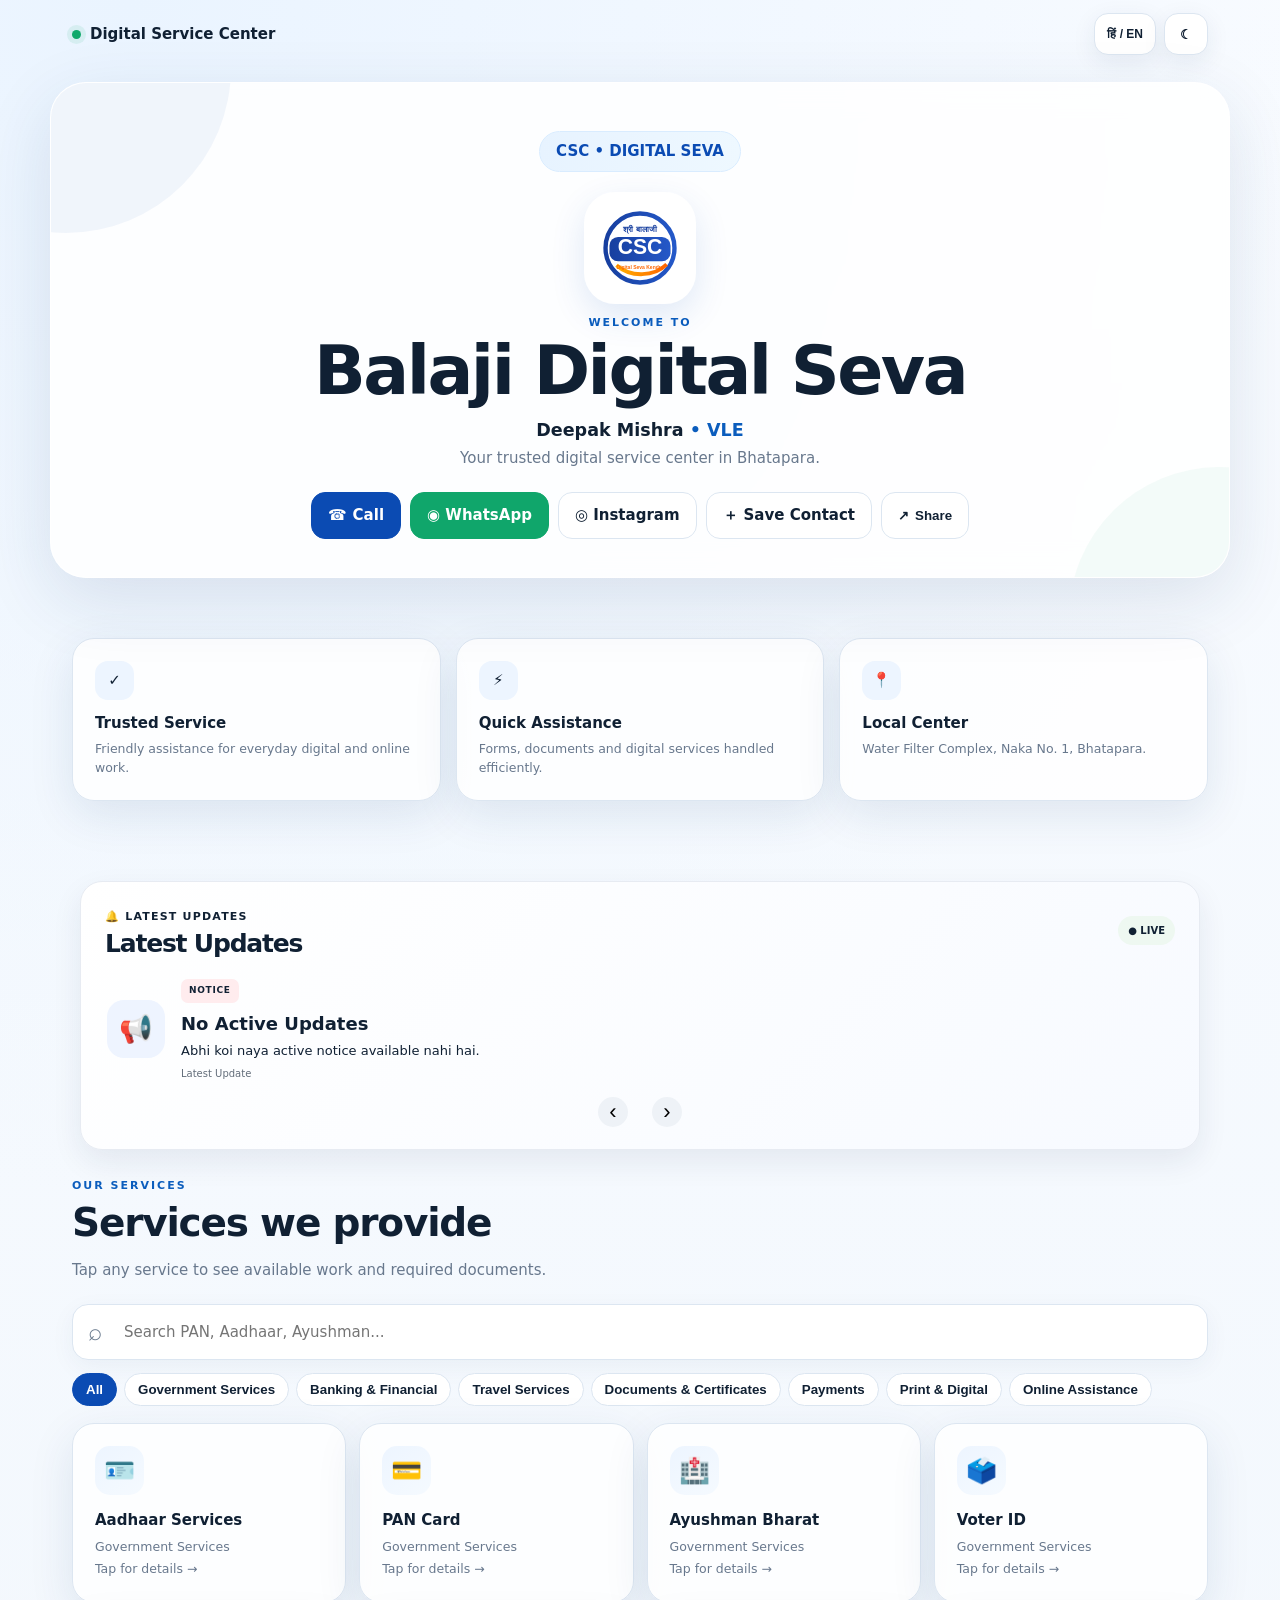
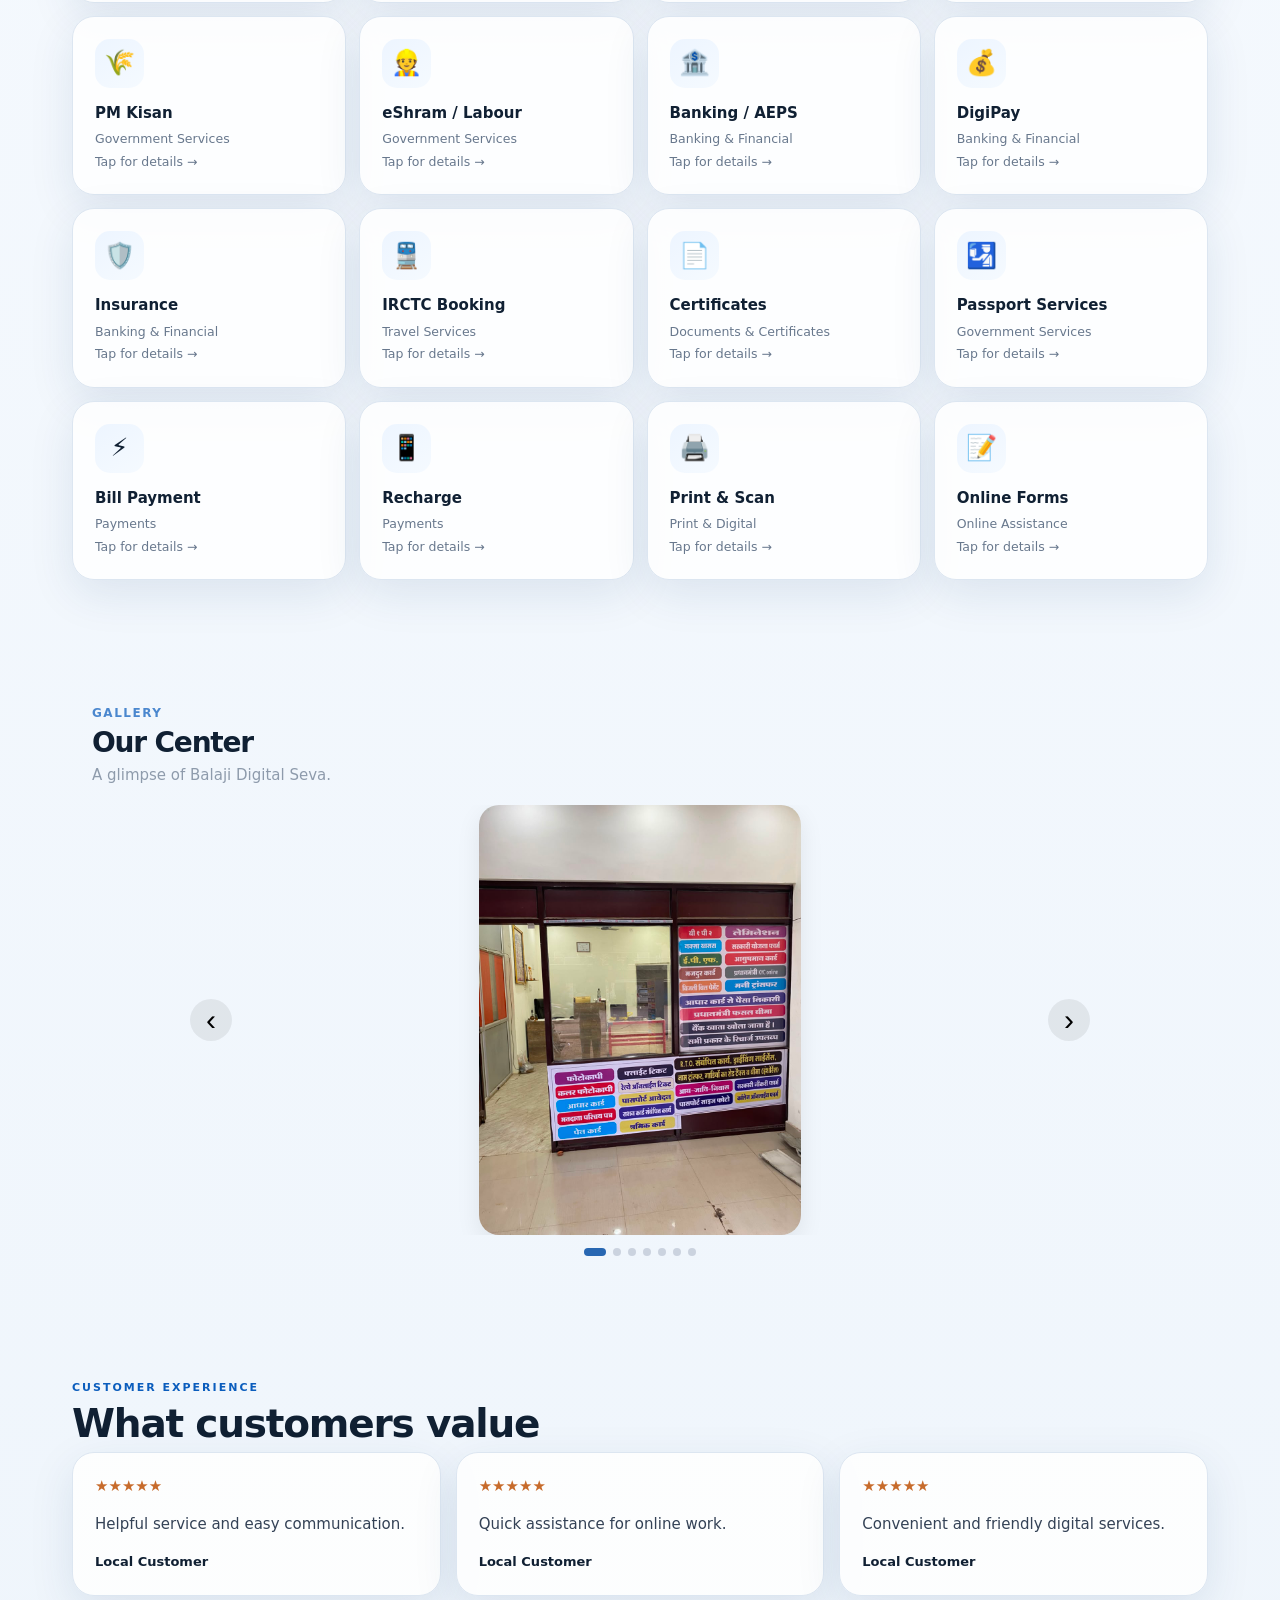
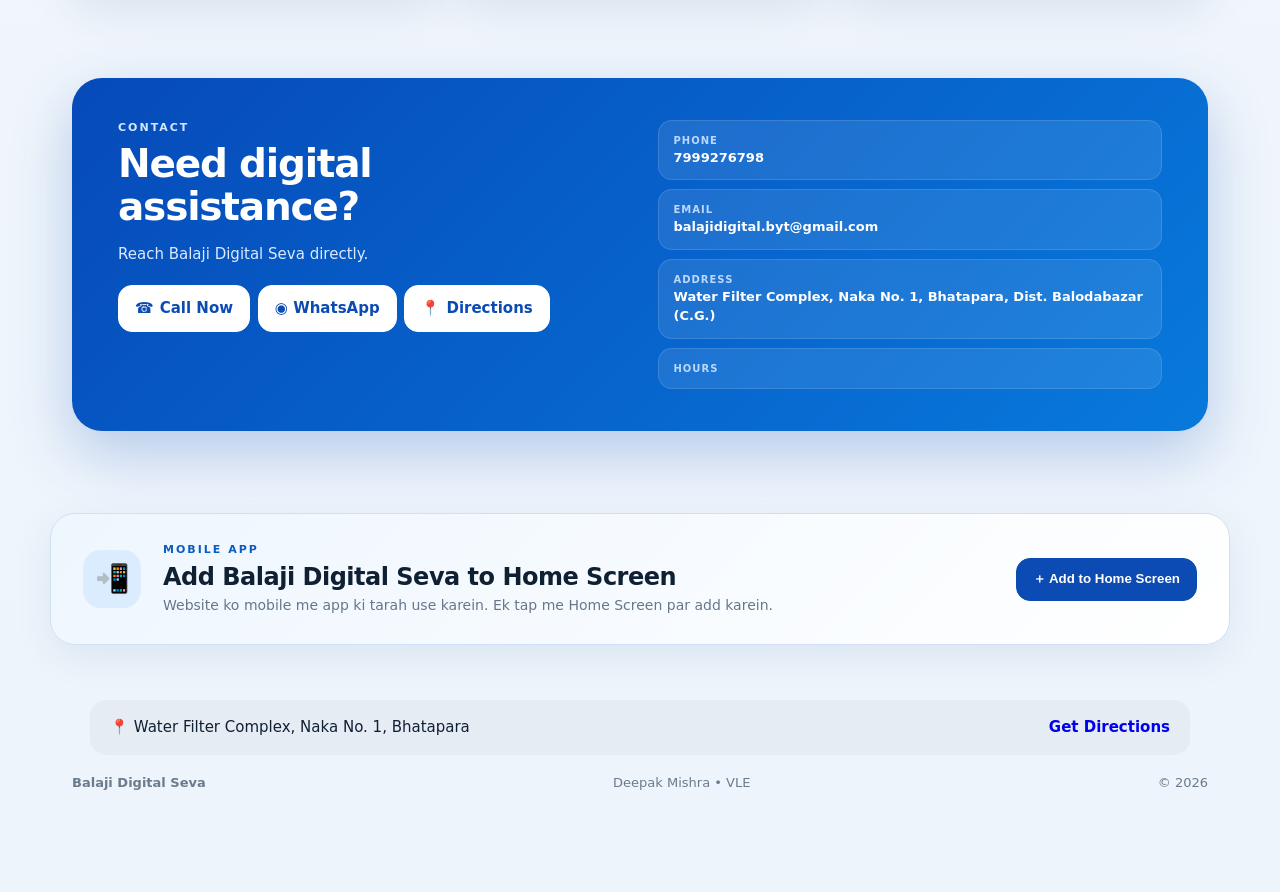
==== commit 928dadd0: "Rename index_notice_feed_final.html to index.html" ====
--- a/index.html
+++ b/index.html
@@ -43,58 +43,9 @@
 </section>
 
 <section class="hero-notice-board" id="hero-notice-board" aria-label="Latest Updates">
-  <div class="hnb-head">
-    <div>
-      <span class="hnb-label">🔔 LATEST UPDATES</span>
-      <h2>Latest Updates</h2>
-    </div>
-    <span class="hnb-live">● LIVE</span>
-  </div>
-
-  <div class="hnb-slider">
-    <article class="hnb-item active" data-notice="service">
-      <div class="hnb-icon">🆕</div>
-      <div class="hnb-content">
-        <span class="hnb-tag service">NEW SERVICE</span>
-        <h3>New Service Started</h3>
-        <p>Balaji Digital Seva par nayi digital service available hai.</p>
-        <small>Latest Update</small>
-        <button type="button" class="hnb-details">View Details →</button>
-      </div>
-    </article>
-
-    <article class="hnb-item" data-notice="job">
-      <div class="hnb-icon">💼</div>
-      <div class="hnb-content">
-        <span class="hnb-tag job">JOB ALERT</span>
-        <h3>Latest Job Updates</h3>
-        <p>Nayi government aur private job updates ke liye notice check karein.</p>
-        <small>Latest Update</small>
-        <button type="button" class="hnb-details">View Details →</button>
-      </div>
-    </article>
-
-    <article class="hnb-item" data-notice="notice">
-      <div class="hnb-icon">📢</div>
-      <div class="hnb-content">
-        <span class="hnb-tag notice">IMPORTANT NOTICE</span>
-        <h3>Balaji Digital Seva Notice</h3>
-        <p>Important service updates aur center notices yahan milenge.</p>
-        <small>Latest Update</small>
-        <button type="button" class="hnb-details">View Details →</button>
-      </div>
-    </article>
-  </div>
-
-  <div class="hnb-controls">
-    <button type="button" class="hnb-prev" aria-label="Previous update">‹</button>
-    <div class="hnb-dots">
-      <button type="button" class="active" aria-label="Update 1"></button>
-      <button type="button" aria-label="Update 2"></button>
-      <button type="button" aria-label="Update 3"></button>
-    </div>
-    <button type="button" class="hnb-next" aria-label="Next update">›</button>
-  </div>
+  <div class="hnb-head"><div><span class="hnb-label">🔔 LATEST UPDATES</span><h2>Latest Updates</h2></div><span class="hnb-live">● LIVE</span></div>
+  <div class="hnb-slider" id="hnb-slider"><article class="hnb-item active" data-index="0"><div class="hnb-icon">⏳</div><div class="hnb-content"><span class="hnb-tag notice">LATEST UPDATE</span><h3>Loading Updates...</h3><p>Latest notices load ho rahe hain.</p><small>Please wait</small><button type="button" class="hnb-details">View Details →</button></div></article></div>
+  <div class="hnb-controls"><button type="button" class="hnb-prev" aria-label="Previous update">‹</button><div class="hnb-dots" id="hnb-dots"></div><button type="button" class="hnb-next" aria-label="Next update">›</button></div>
 </section>
 
 <div class="hnb-modal" id="hnb-modal" aria-hidden="true">
@@ -228,66 +179,18 @@
 
 <script>
 (function(){
-  const board=document.getElementById("hero-notice-board");
-  const modal=document.getElementById("hnb-modal");
-  if(!board || !modal) return;
-  const items=[...board.querySelectorAll(".hnb-item")];
-  const dots=[...board.querySelectorAll(".hnb-dots button")];
-  let current=0,timer;
-
-  const data={
-    service:{tag:"NEW SERVICE",title:"New Service Started",text:"Balaji Digital Seva par nayi digital service available hai.",body:"Service ki details aur required documents ke liye WhatsApp par enquiry karein."},
-    job:{tag:"JOB ALERT",title:"Latest Job Updates",text:"Nayi government aur private job updates ke liye notice check karein.",body:"Latest job vacancy ki eligibility, documents aur apply karne ki information ke liye WhatsApp par enquiry karein."},
-    notice:{tag:"IMPORTANT NOTICE",title:"Balaji Digital Seva Notice",text:"Important service updates aur center notices yahan milenge.",body:"Center ki latest information ke liye WhatsApp par enquiry karein."}
-  };
-
-  function show(n){
-    current=(n+items.length)%items.length;
-    items.forEach((x,j)=>x.classList.toggle("active",j===current));
-    dots.forEach((x,j)=>x.classList.toggle("active",j===current));
-  }
-  function restart(){
-    clearInterval(timer);
-    timer=setInterval(()=>show(current+1),5000);
-  }
-  function openModal(type){
-    const d=data[type]||data.notice;
-    document.getElementById("hnb-modal-tag").textContent=d.tag;
-    document.getElementById("hnb-modal-title").textContent=d.title;
-    document.getElementById("hnb-modal-text").textContent=d.text;
-    document.getElementById("hnb-modal-body").textContent=d.body;
-    modal.classList.add("open");
-    modal.setAttribute("aria-hidden","false");
-  }
-  function closeModal(){
-    modal.classList.remove("open");
-    modal.setAttribute("aria-hidden","true");
-  }
-
-  items.forEach(item=>{
-    item.setAttribute("tabindex","0");
-    item.setAttribute("role","button");
-    item.addEventListener("click",function(e){
-      if(e.target.closest(".hnb-prev,.hnb-next,.hnb-dots")) return;
-      openModal(item.dataset.notice);
-    });
-    item.addEventListener("keydown",function(e){
-      if(e.key==="Enter" || e.key===" "){
-        e.preventDefault();
-        openModal(item.dataset.notice);
-      }
-    });
-  });
-
-  board.querySelector(".hnb-next").onclick=()=>{show(current+1);restart()};
-  board.querySelector(".hnb-prev").onclick=()=>{show(current-1);restart()};
-  dots.forEach((d,n)=>d.onclick=()=>{show(n);restart()});
-  modal.querySelector(".hnb-modal-close").onclick=closeModal;
-  modal.addEventListener("click",e=>{if(e.target===modal)closeModal()});
-  document.addEventListener("keydown",e=>{if(e.key==="Escape")closeModal()});
-
-  show(0);
-  restart();
+const API_URL="https://script.google.com/macros/s/AKfycbz4wLTa_00YmEcPIq7Bjo2JvtrB1iy1CBfEbDE63kWhWK-3Ne3dLarzAZk2OY-b8mY/exec",board=document.getElementById("hero-notice-board"),modal=document.getElementById("hnb-modal"),slider=document.getElementById("hnb-slider"),dots=document.getElementById("hnb-dots");
+if(!board||!modal||!slider||!dots)return;let notices=[],current=0,timer;
+const types={service:["🆕","NEW SERVICE","service"],job:["💼","JOB ALERT","job"],notice:["📢","IMPORTANT NOTICE","notice"]};
+const esc=v=>String(v??"").replace(/[&<>"']/g,m=>({"&":"&amp;","<":"&lt;",">":"&gt;",'"':"&quot;","'":"&#039;"}[m]));
+function show(n){if(!notices.length)return;current=(n+notices.length)%notices.length;[...slider.children].forEach((x,i)=>x.classList.toggle("active",i===current));[...dots.children].forEach((x,i)=>x.classList.toggle("active",i===current))}
+function restart(){clearInterval(timer);if(notices.length>1)timer=setInterval(()=>show(current+1),5000)}
+function modalOpen(i){const n=notices[i];if(!n)return;const x=types[String(n.type||"notice").toLowerCase()]||types.notice;document.getElementById("hnb-modal-tag").textContent=x[1];document.getElementById("hnb-modal-title").textContent=n.title||"";document.getElementById("hnb-modal-text").textContent=n.shortDescription||"";document.getElementById("hnb-modal-body").textContent=n.fullDetails||n.shortDescription||"";modal.classList.add("open");modal.setAttribute("aria-hidden","false")}
+function bind(){[...slider.children].forEach(x=>{x.onclick=()=>modalOpen(+x.dataset.index);x.tabIndex=0;x.onkeydown=e=>{if(e.key==="Enter"||e.key===" "){e.preventDefault();modalOpen(+x.dataset.index)}}})}
+function render(){if(!notices.length){slider.innerHTML='<article class="hnb-item active"><div class="hnb-icon">📢</div><div class="hnb-content"><span class="hnb-tag notice">NOTICE</span><h3>No Active Updates</h3><p>Abhi koi naya active notice available nahi hai.</p><small>Latest Update</small></div></article>';dots.innerHTML="";return}slider.innerHTML=notices.map((n,i)=>{const x=types[String(n.type||"notice").toLowerCase()]||types.notice;return `<article class="hnb-item${i?"":" active"}" data-index="${i}"><div class="hnb-icon">${x[0]}</div><div class="hnb-content"><span class="hnb-tag ${x[2]}">${x[1]}</span><h3>${esc(n.title)}</h3><p>${esc(n.shortDescription)}</p><small>${esc(n.date||"Latest Update")}</small><button type="button" class="hnb-details">View Details →</button></div></article>`}).join("");dots.innerHTML=notices.map((_,i)=>`<button type="button" class="${i?"":"active"}" aria-label="Update ${i+1}"></button>`).join("");bind();show(0);restart()}
+board.querySelector(".hnb-next").onclick=()=>{show(current+1);restart()};board.querySelector(".hnb-prev").onclick=()=>{show(current-1);restart()};dots.onclick=e=>{const i=[...dots.children].indexOf(e.target);if(i>=0){show(i);restart()}};
+modal.querySelector(".hnb-modal-close").onclick=()=>{modal.classList.remove("open");modal.setAttribute("aria-hidden","true")};modal.onclick=e=>{if(e.target===modal)modal.querySelector(".hnb-modal-close").click()};
+fetch(API_URL,{cache:"no-store"}).then(r=>r.json()).then(d=>{notices=Array.isArray(d)?d:[];render()}).catch(()=>{notices=[];render()});
 })();
 </script>
 
--- a/style.css
+++ b/style.css
@@ -51,11 +51,47 @@
 .hnb-modal-open{overflow:hidden}
 @media(max-width:700px){.hnb-details{font-size:11px}.hnb-modal-box{padding:22px 18px;border-radius:18px}.hnb-modal-box h3{font-size:20px}}
 
-.gallery-slider{max-width:900px;margin:18px auto 0;display:flex;align-items:center;gap:12px}
-.gallery-track{position:relative;width:100%;height:430px;overflow:hidden;border-radius:20px}
-.gallery-slide{position:absolute;inset:0;display:none}
-.gallery-slide.active{display:block}
-.gallery-slide img{width:100%;height:100%;object-fit:cover;border-radius:20px;display:block;cursor:pointer;box-shadow:0 8px 24px rgba(0,0,0,.08)}
+.gallery-slider{
+    max-width:900px;
+    margin:18px auto 0;
+    display:flex;
+    align-items:center;
+    gap:12px;
+}
+
+.gallery-track{
+    position:relative;
+    width:100%;
+    height:430px;
+    overflow:hidden;
+    border-radius:20px;
+}
+
+.gallery-slide{
+    position:absolute;
+    inset:0;
+    display:none;
+    align-items:center;
+    justify-content:center;
+    width:100%;
+    height:100%;
+}
+
+.gallery-slide.active{
+    display:flex;
+}
+
+.gallery-slide img{
+    width:auto;
+    height:auto;
+    max-width:100%;
+    max-height:100%;
+    object-fit:contain;
+    border-radius:20px;
+    display:block;
+    cursor:pointer;
+    box-shadow:0 8px 24px rgba(0,0,0,.08);
+}
 .gallery-prev,.gallery-next{flex:0 0 42px;width:42px;height:42px;border:0;border-radius:50%;background:rgba(0,0,0,.07);font-size:30px;line-height:1;cursor:pointer}
 .gallery-dots{display:flex;justify-content:center;align-items:center;gap:7px;margin-top:13px}
 .gallery-dots button{width:8px;height:8px;padding:0;border:0;border-radius:50%;background:#cbd3df;cursor:pointer}
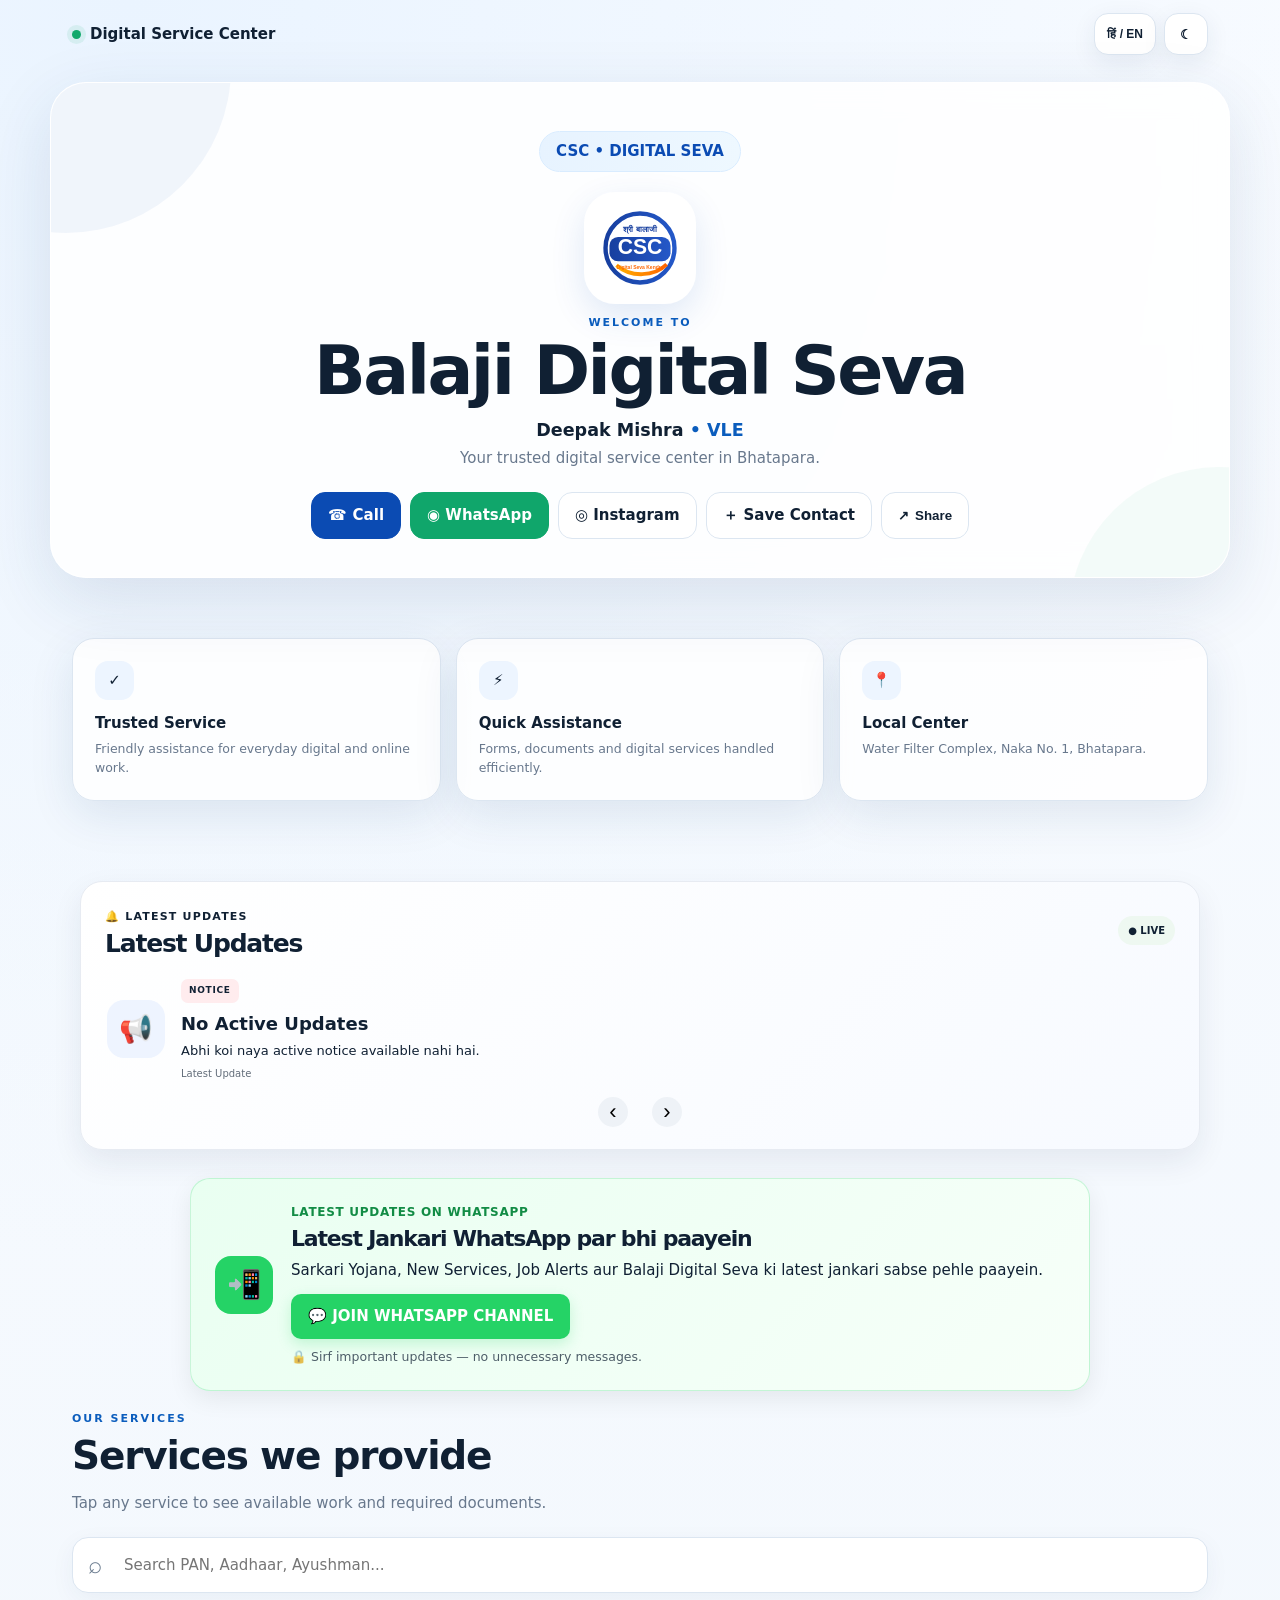
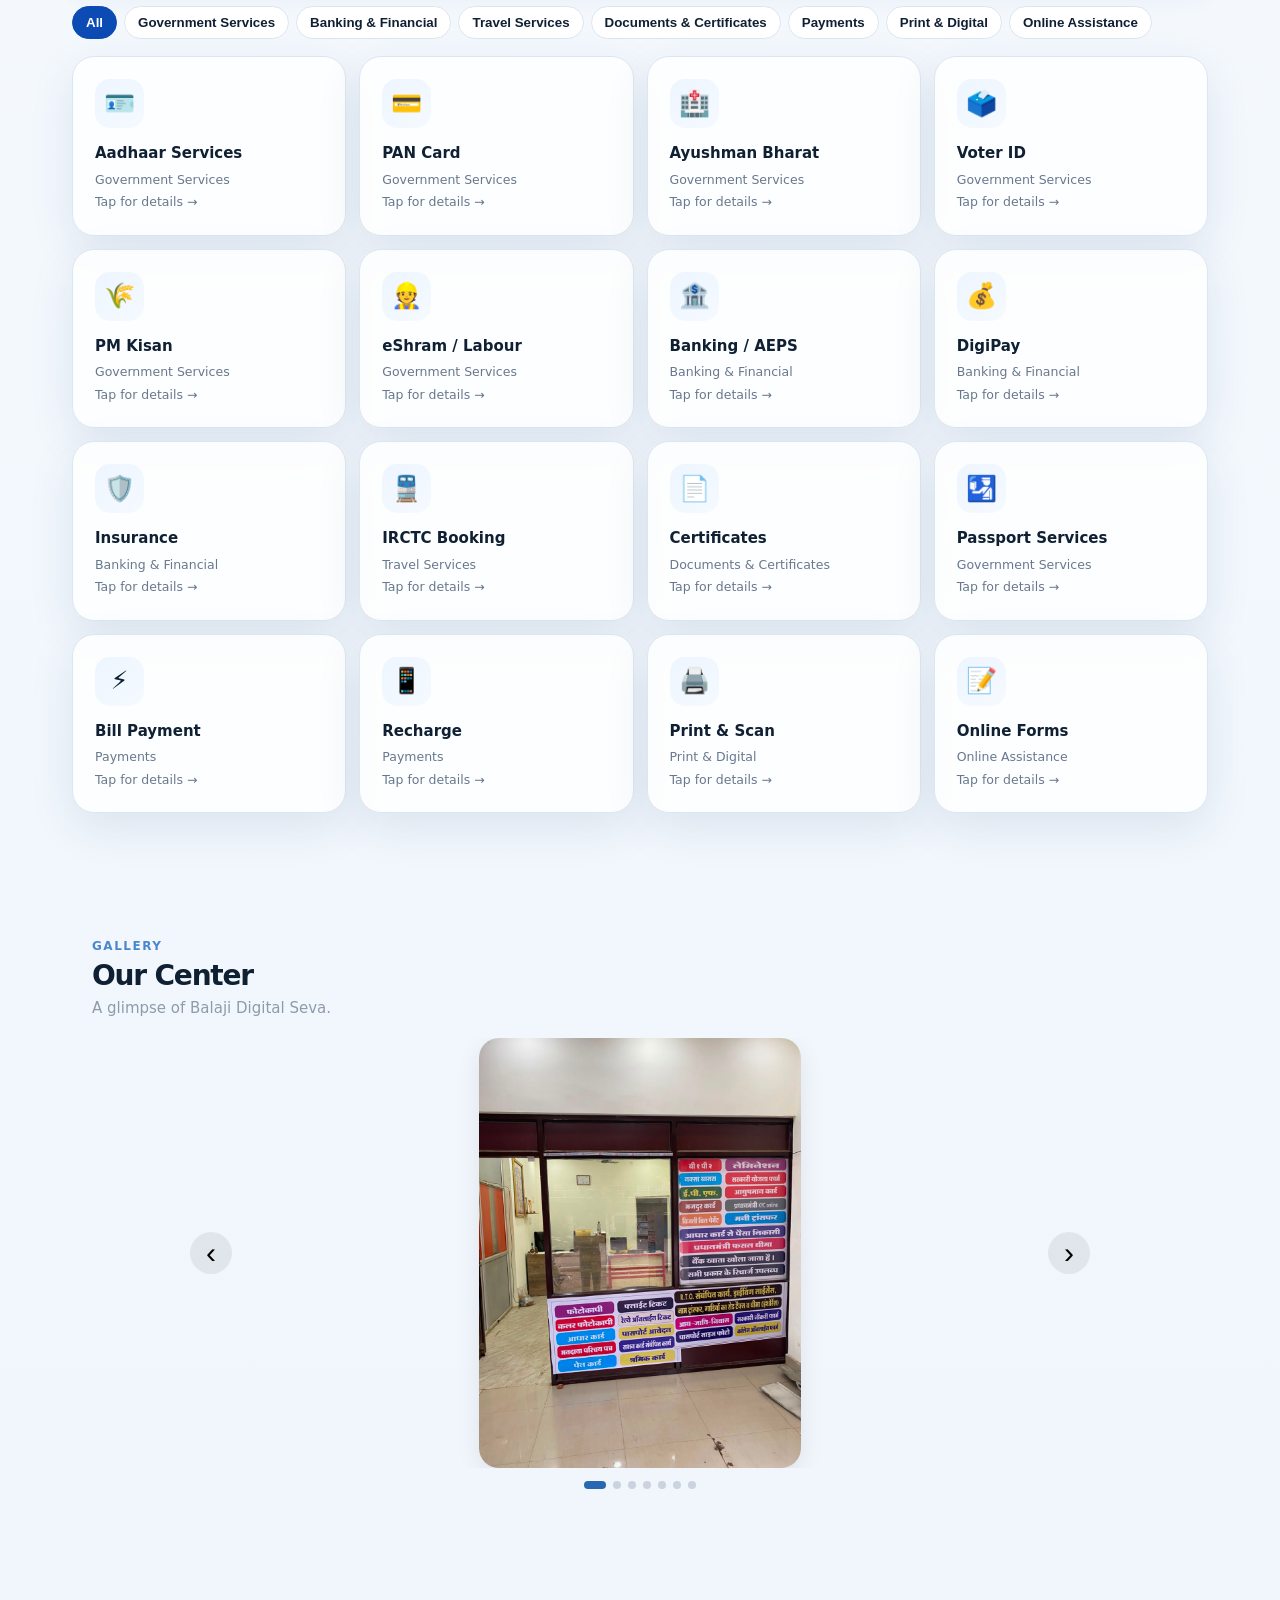
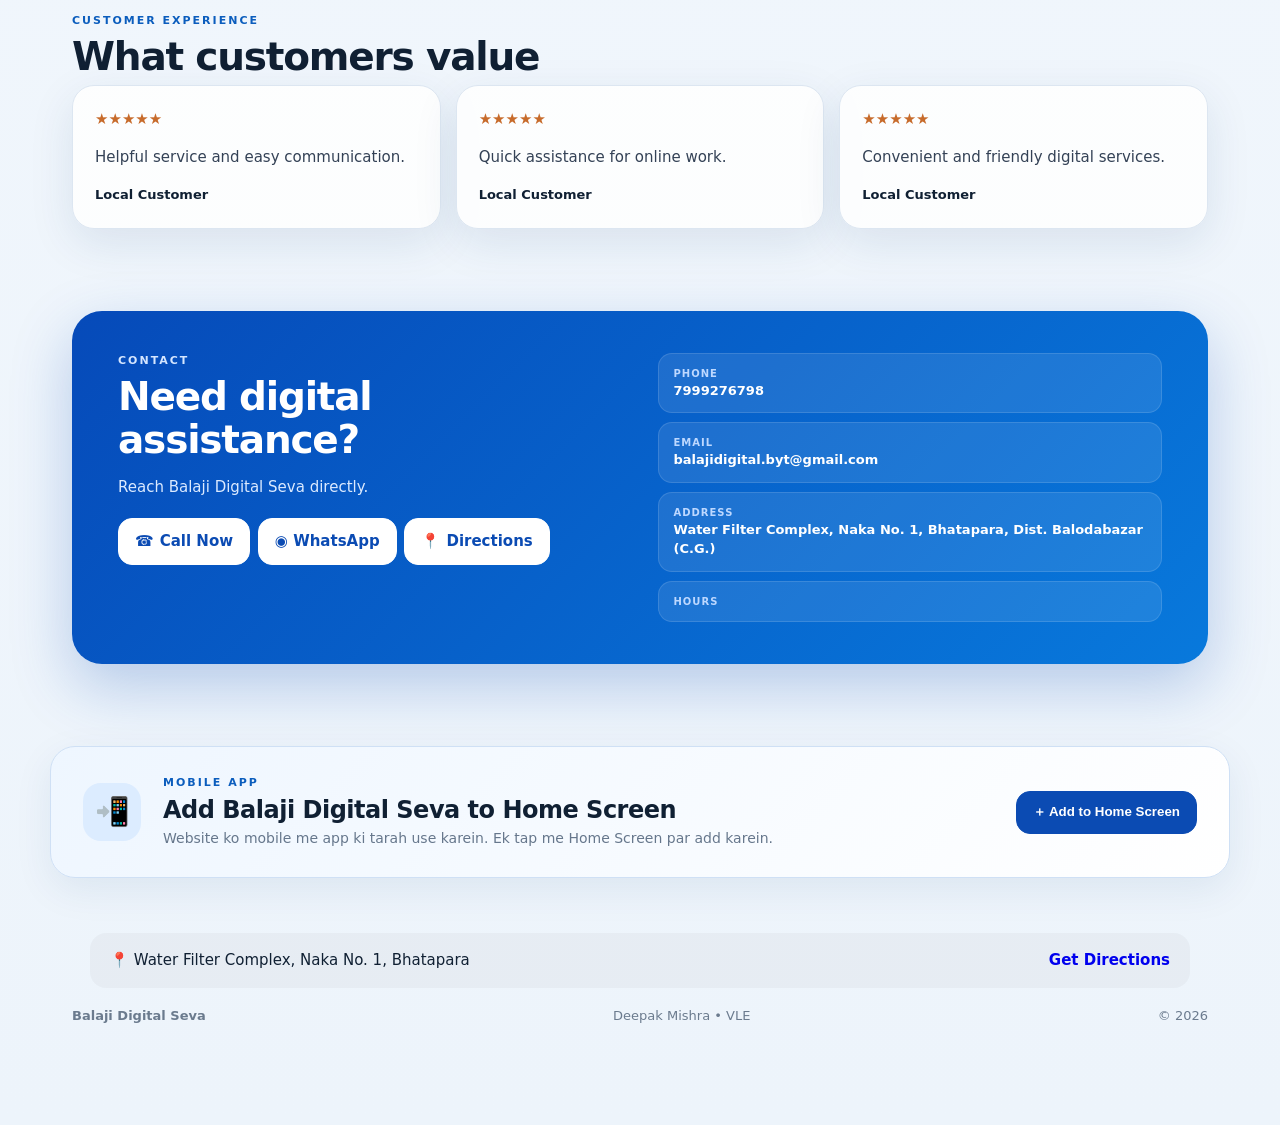
==== commit 6d6e30e9: "Rename index_whatsapp_channel_final.html to index.html" ====
--- a/index.html
+++ b/index.html
@@ -9,6 +9,17 @@
 <link rel="manifest" href="manifest.json">
 <link rel="icon" href="assets/logo.svg">
 <link rel="stylesheet" href="style.css">
+
+<style>
+.whatsapp-channel-cta{max-width:900px;margin:20px auto;padding:24px;display:flex;align-items:center;gap:18px;border-radius:20px;background:linear-gradient(135deg,#e9fff1,#f7fff9);border:1px solid rgba(37,211,102,.22);box-shadow:0 8px 24px rgba(0,0,0,.07)}
+.wcc-icon{width:58px;height:58px;min-width:58px;display:grid;place-items:center;border-radius:16px;background:#25d366;font-size:28px}
+.wcc-content{flex:1}.wcc-label{display:block;font-size:12px;font-weight:800;letter-spacing:.7px;color:#128c45;margin-bottom:4px}
+.wcc-content h2{margin:0 0 6px;font-size:22px;line-height:1.25}.wcc-content p{margin:0 0 12px;line-height:1.55}
+.wcc-button{display:inline-flex;align-items:center;justify-content:center;padding:11px 17px;border-radius:10px;background:#25d366;color:#fff;text-decoration:none;font-weight:800;box-shadow:0 5px 14px rgba(37,211,102,.22)}
+.wcc-button:hover{filter:brightness(.96)}.wcc-content small{display:block;margin-top:9px;opacity:.72}
+@media (max-width:600px){.whatsapp-channel-cta{margin:16px 12px;padding:18px;align-items:flex-start}.wcc-icon{width:50px;height:50px;min-width:50px;font-size:24px}.wcc-content h2{font-size:18px}.wcc-button{width:100%;box-sizing:border-box}}
+</style>
+
 </head>
 <body>
 <div class="top">
@@ -46,6 +57,18 @@
   <div class="hnb-head"><div><span class="hnb-label">🔔 LATEST UPDATES</span><h2>Latest Updates</h2></div><span class="hnb-live">● LIVE</span></div>
   <div class="hnb-slider" id="hnb-slider"><article class="hnb-item active" data-index="0"><div class="hnb-icon">⏳</div><div class="hnb-content"><span class="hnb-tag notice">LATEST UPDATE</span><h3>Loading Updates...</h3><p>Latest notices load ho rahe hain.</p><small>Please wait</small><button type="button" class="hnb-details">View Details →</button></div></article></div>
   <div class="hnb-controls"><button type="button" class="hnb-prev" aria-label="Previous update">‹</button><div class="hnb-dots" id="hnb-dots"></div><button type="button" class="hnb-next" aria-label="Next update">›</button></div>
+</section>
+
+
+<section class="whatsapp-channel-cta" aria-label="Join WhatsApp Channel">
+  <div class="wcc-icon">📲</div>
+  <div class="wcc-content">
+    <span class="wcc-label">LATEST UPDATES ON WHATSAPP</span>
+    <h2>Latest Jankari WhatsApp par bhi paayein</h2>
+    <p>Sarkari Yojana, New Services, Job Alerts aur Balaji Digital Seva ki latest jankari sabse pehle paayein.</p>
+    <a class="wcc-button" href="https://whatsapp.com/channel/0029Vb84d2pFy72HKNvI721c" target="_blank" rel="noopener">💬 JOIN WHATSAPP CHANNEL</a>
+    <small>🔒 Sirf important updates — no unnecessary messages.</small>
+  </div>
 </section>
 
 <div class="hnb-modal" id="hnb-modal" aria-hidden="true">
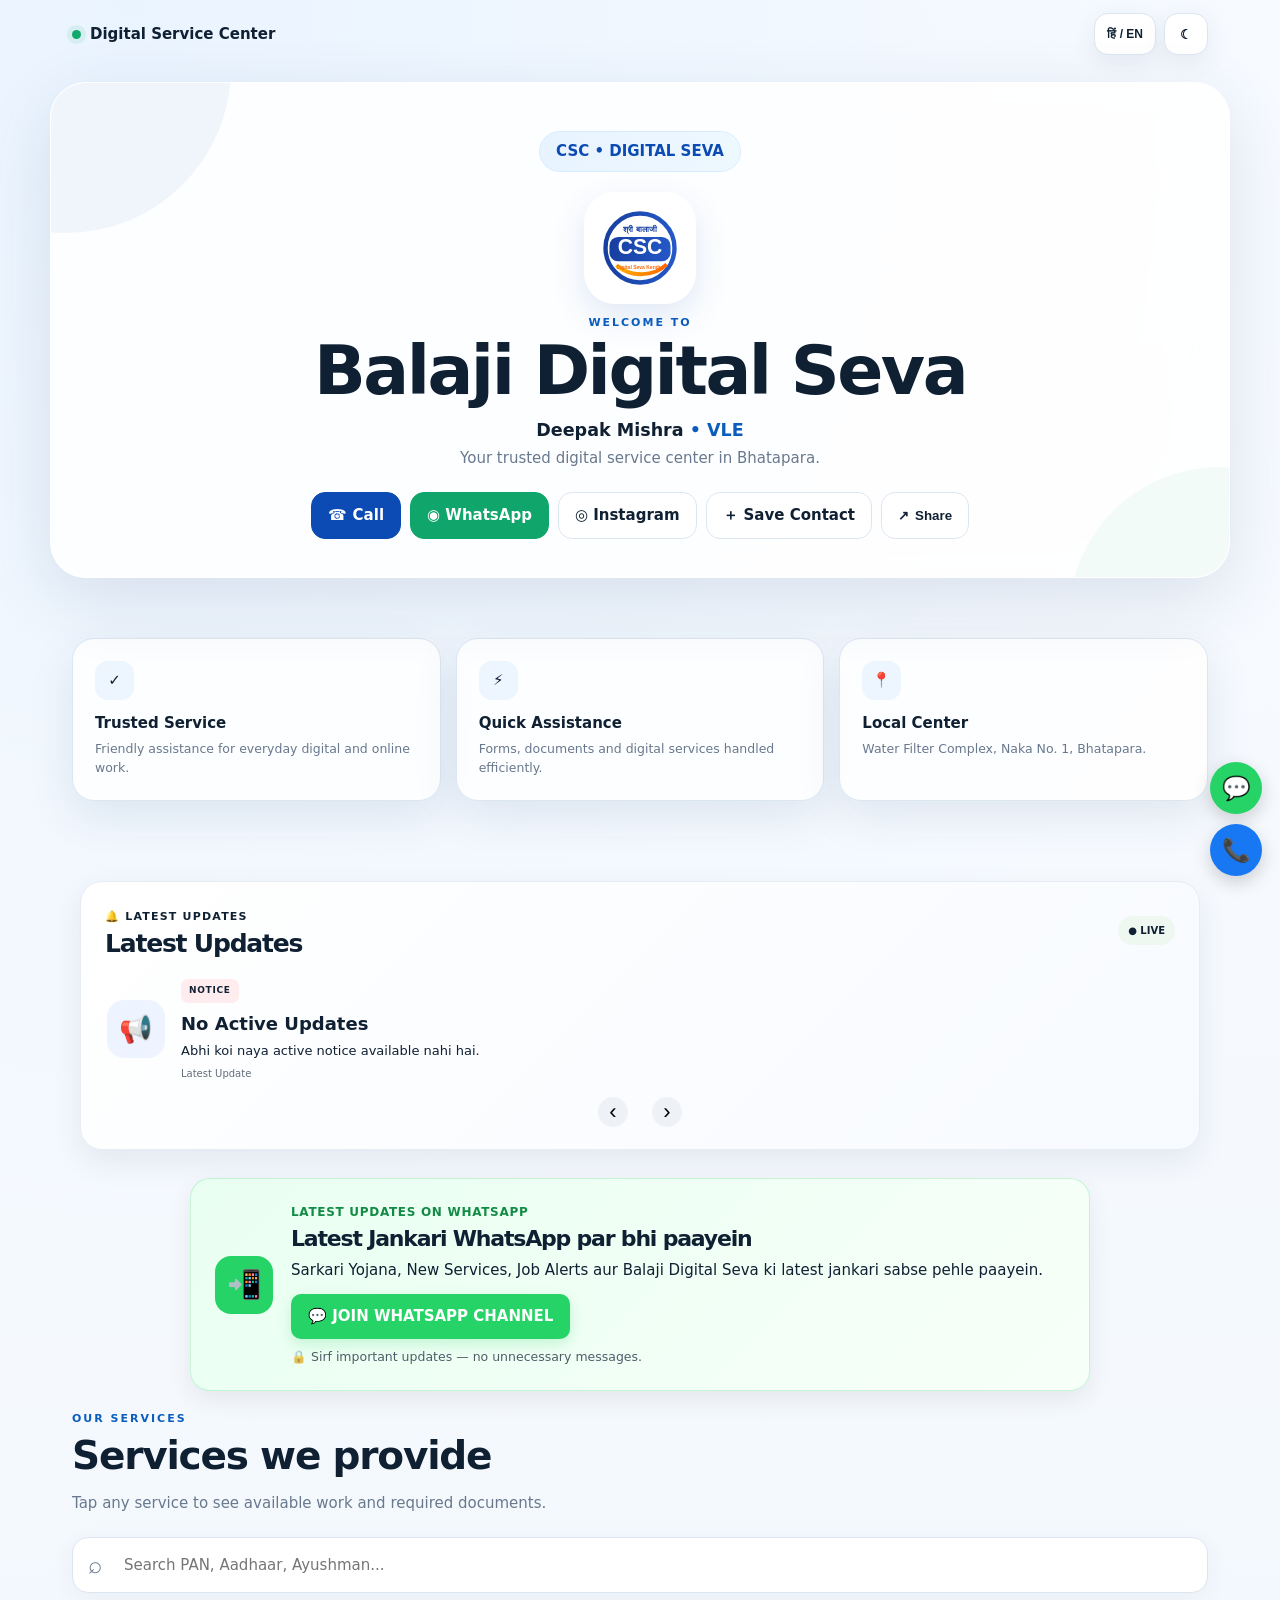
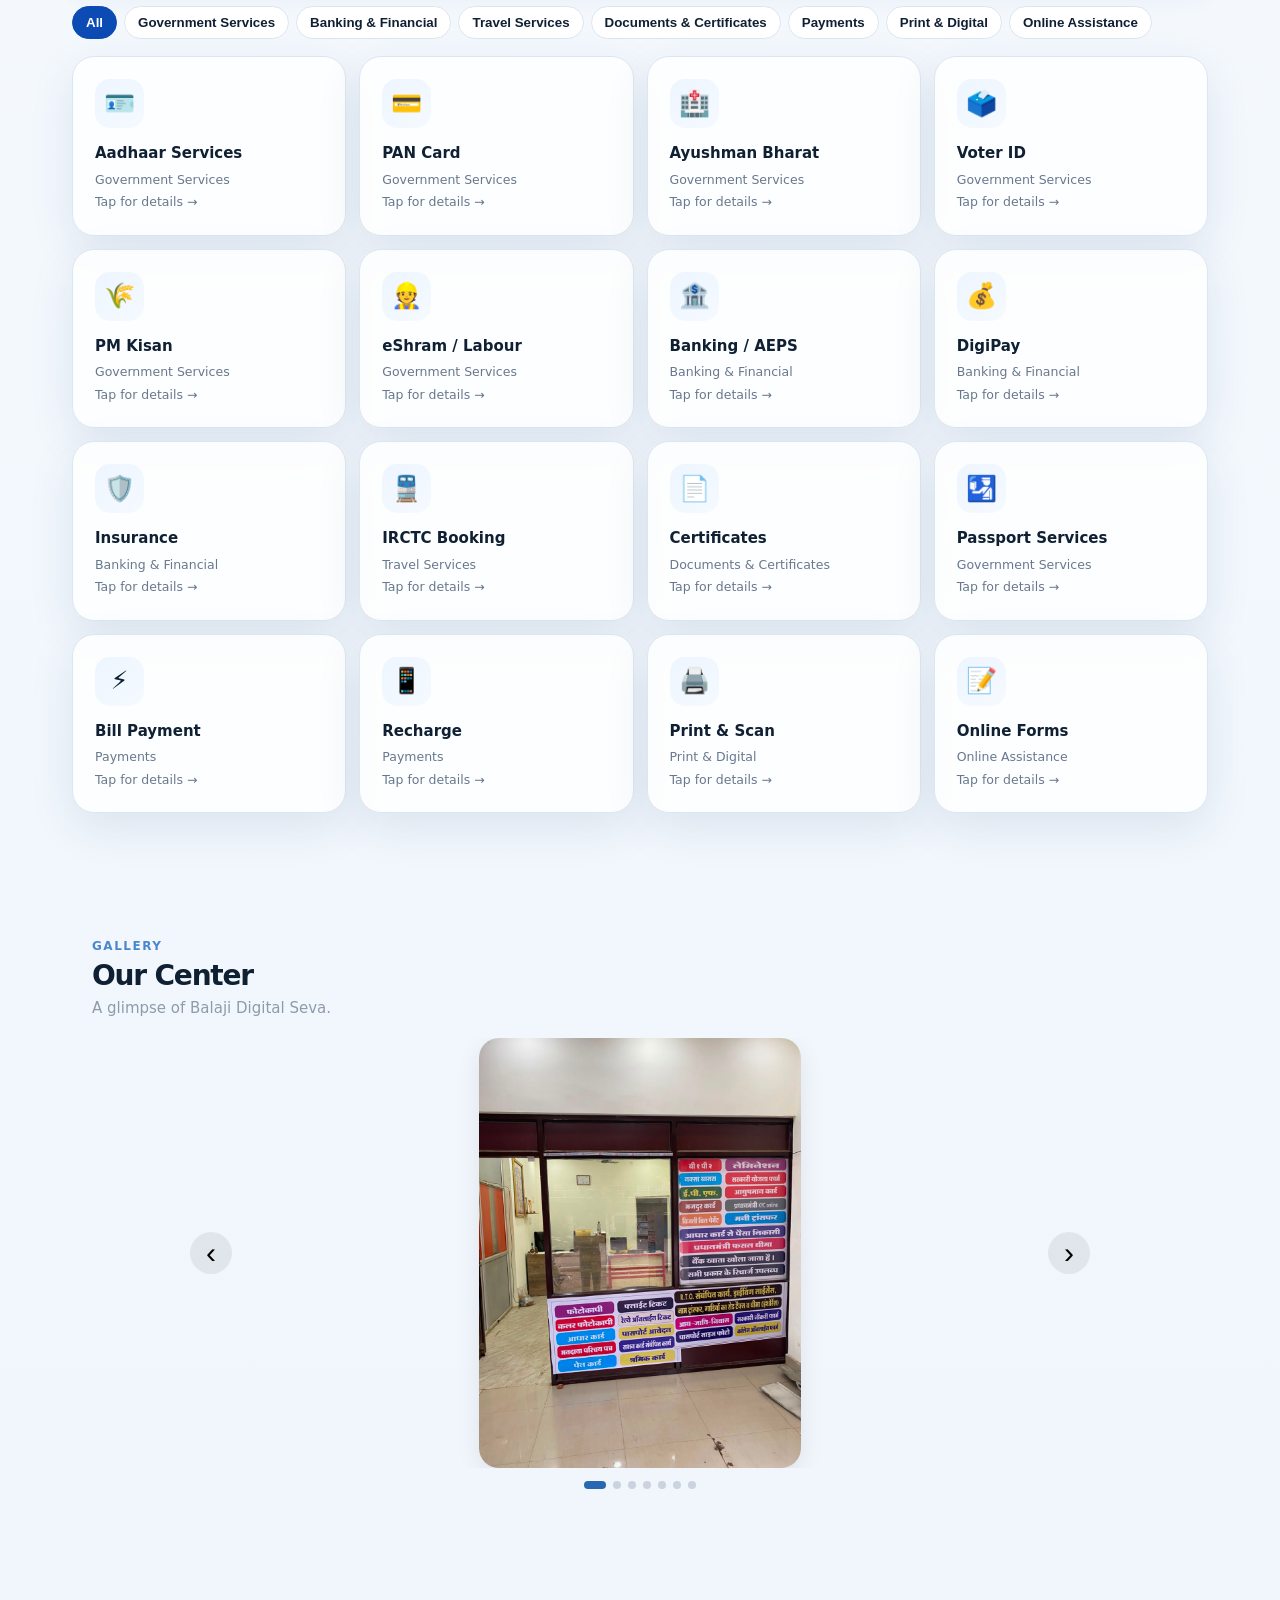
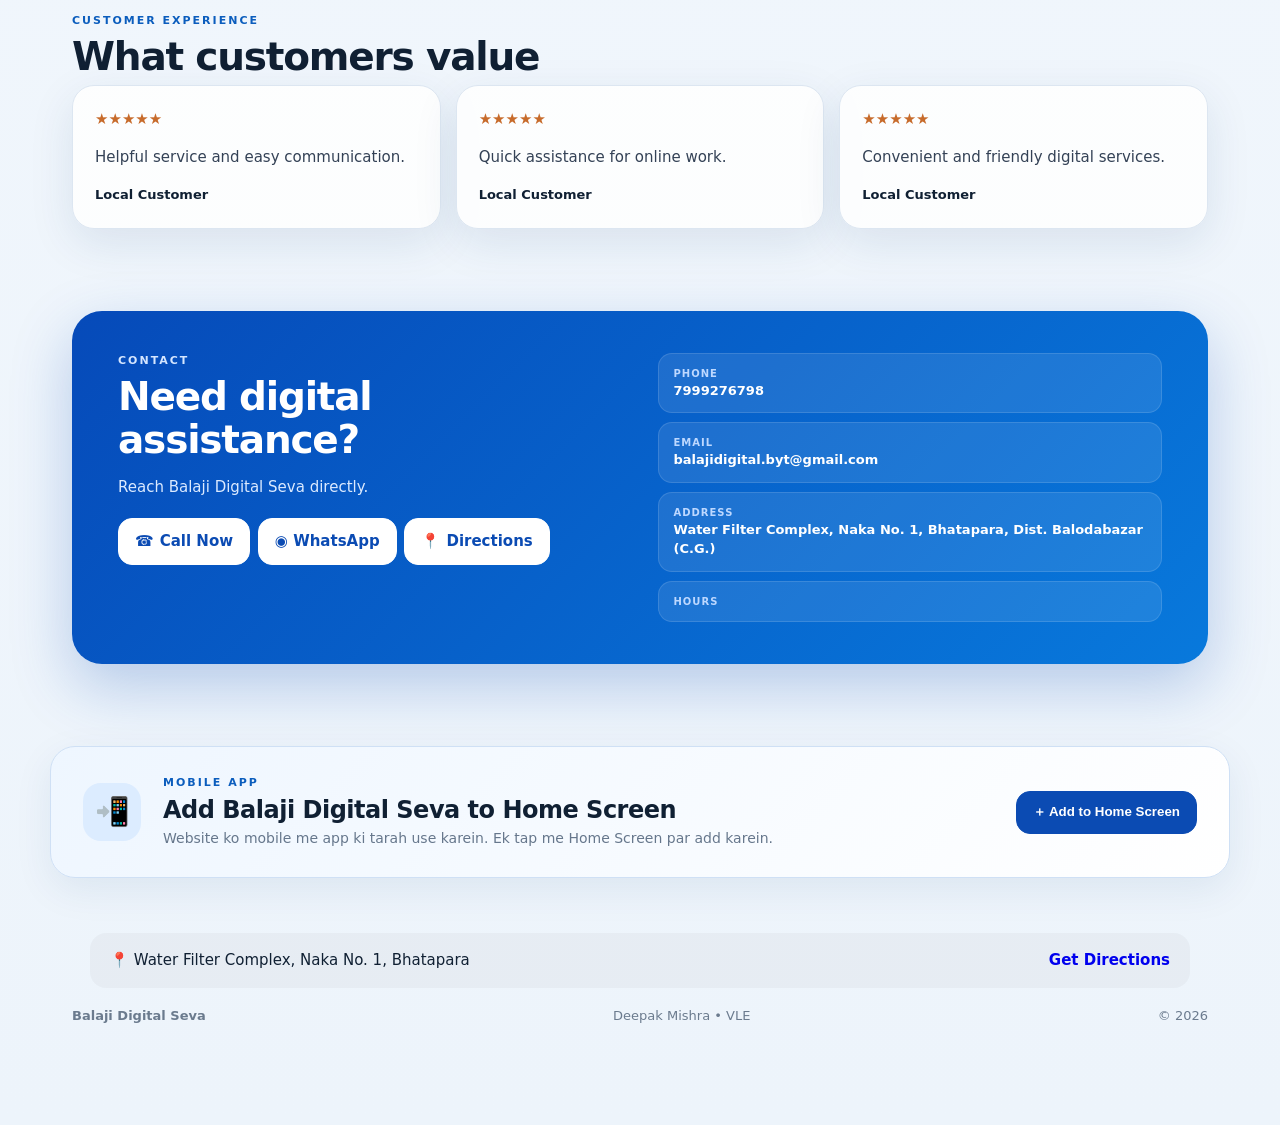
==== commit e39813a2: "Rename index_floating_contact_final.html to index.html" ====
--- a/index.html
+++ b/index.html
@@ -217,5 +217,35 @@
 })();
 </script>
 
+
+<!-- Floating WhatsApp + Call Buttons -->
+<div class="floating-contact-buttons" aria-label="Quick Contact">
+  <a class="floating-contact whatsapp" href="https://wa.me/917999276798" target="_blank" rel="noopener" aria-label="Chat on WhatsApp">
+    <span>💬</span><strong>WhatsApp</strong>
+  </a>
+  <a class="floating-contact call" href="tel:+917999276798" aria-label="Call Balaji Digital Seva">
+    <span>📞</span><strong>Call</strong>
+  </a>
+</div>
+
+<style>
+.floating-contact-buttons{position:fixed;right:18px;bottom:24px;z-index:9999;display:flex;flex-direction:column;gap:10px}
+.floating-contact{width:52px;height:52px;border-radius:50%;display:flex;align-items:center;justify-content:center;text-decoration:none;box-shadow:0 6px 18px rgba(0,0,0,.18);transition:transform .2s ease,width .2s ease,border-radius .2s ease;overflow:hidden;white-space:nowrap}
+.floating-contact span{font-size:23px;line-height:1}
+.floating-contact strong{display:none;font-size:13px;margin-left:7px}
+.floating-contact.whatsapp{background:#25d366;color:#fff}
+.floating-contact.call{background:#1877f2;color:#fff}
+.floating-contact:hover,.floating-contact:focus-visible{transform:scale(1.06);outline:none}
+@media (min-width:700px){
+.floating-contact:hover,.floating-contact:focus-visible{width:118px;border-radius:28px;justify-content:flex-start;padding-left:16px;box-sizing:border-box}
+.floating-contact:hover strong,.floating-contact:focus-visible strong{display:inline}
+}
+@media (max-width:600px){
+.floating-contact-buttons{right:12px;bottom:18px;gap:8px}
+.floating-contact{width:48px;height:48px}
+.floating-contact span{font-size:21px}
+}
+</style>
+
 </body>
 </html>
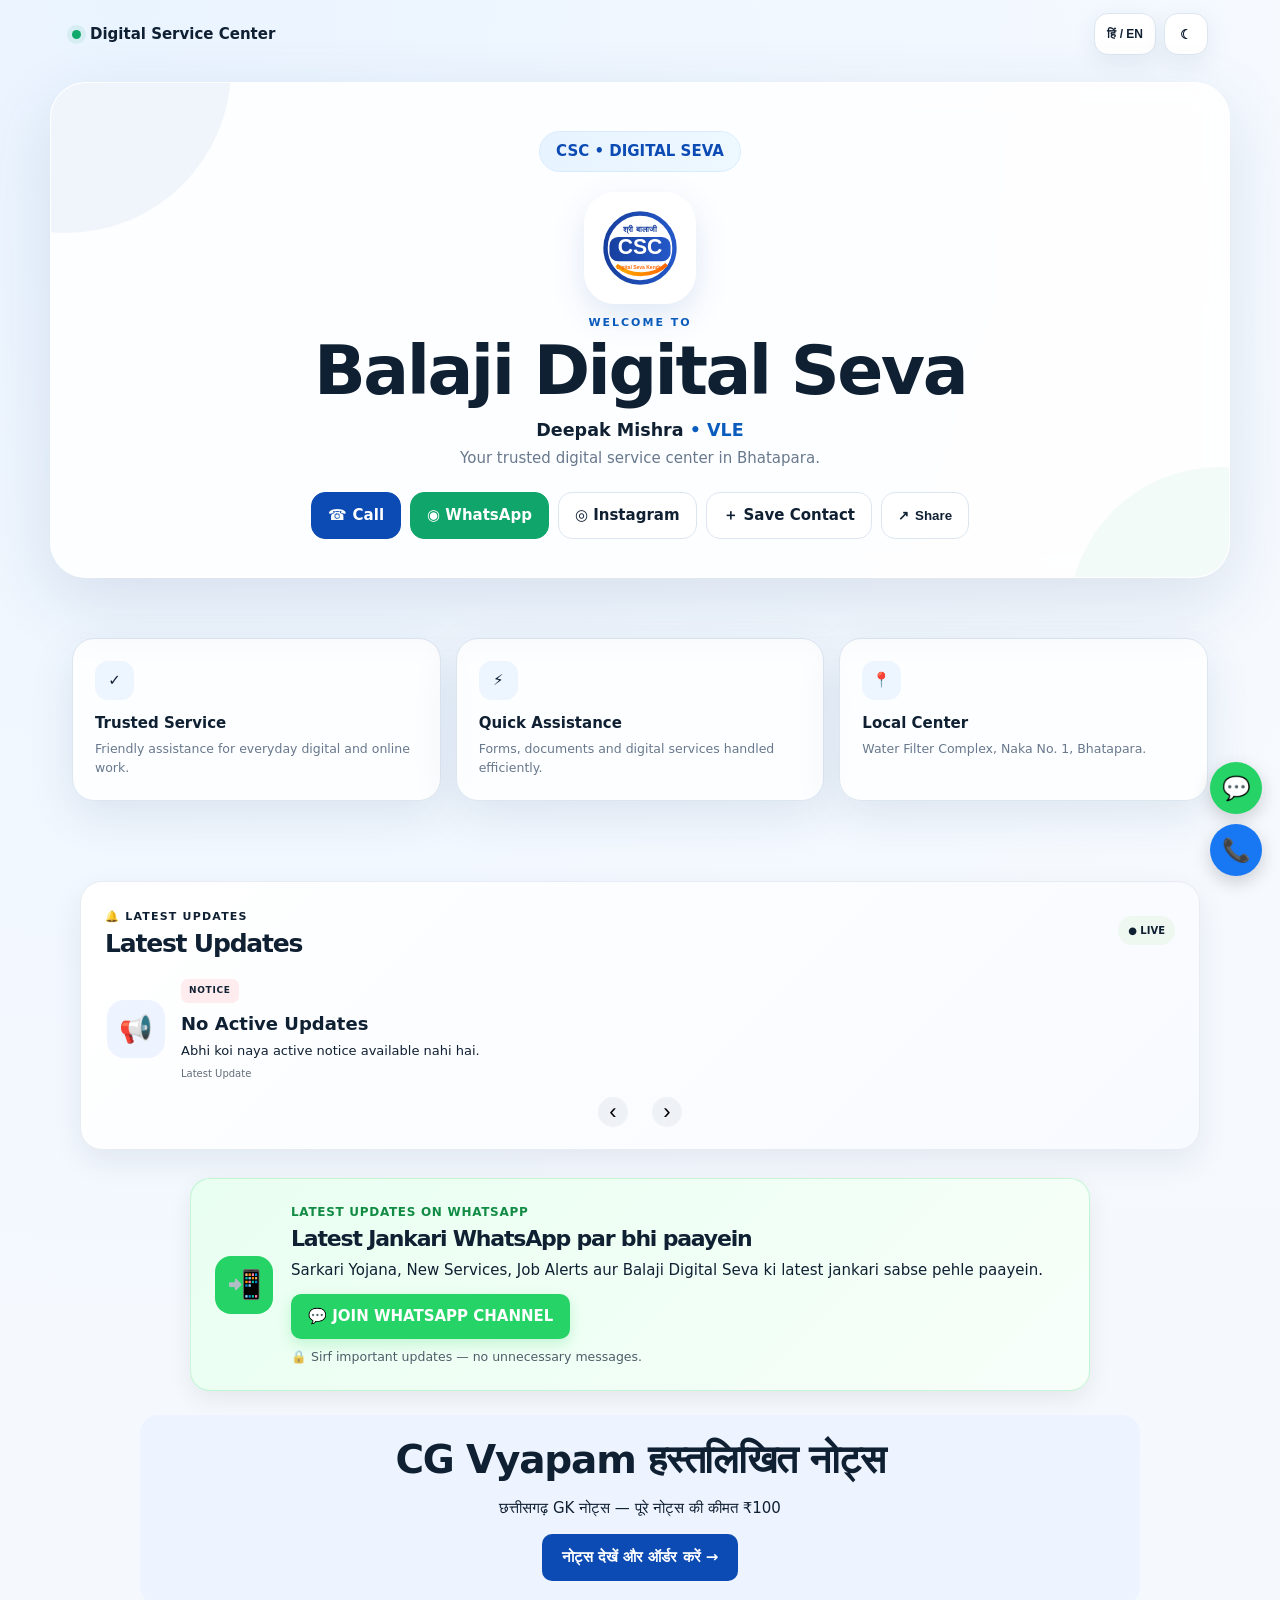
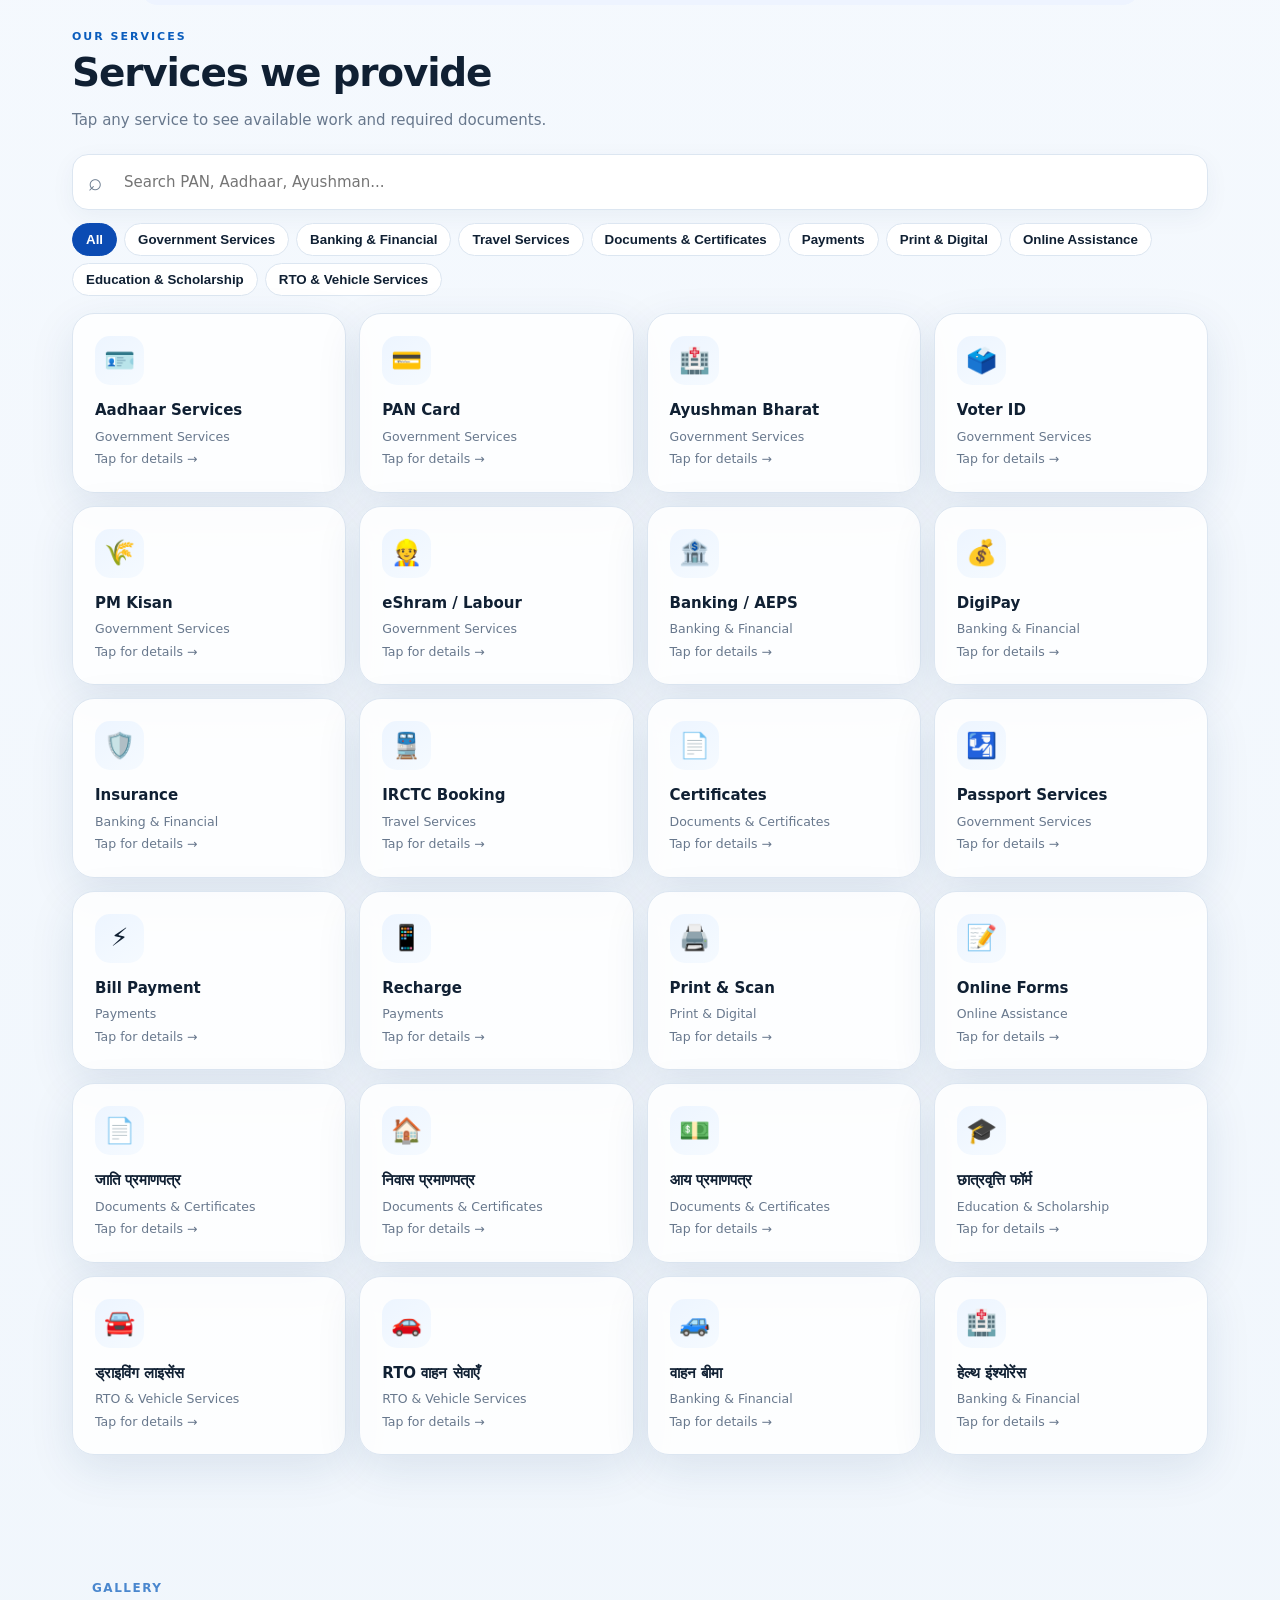
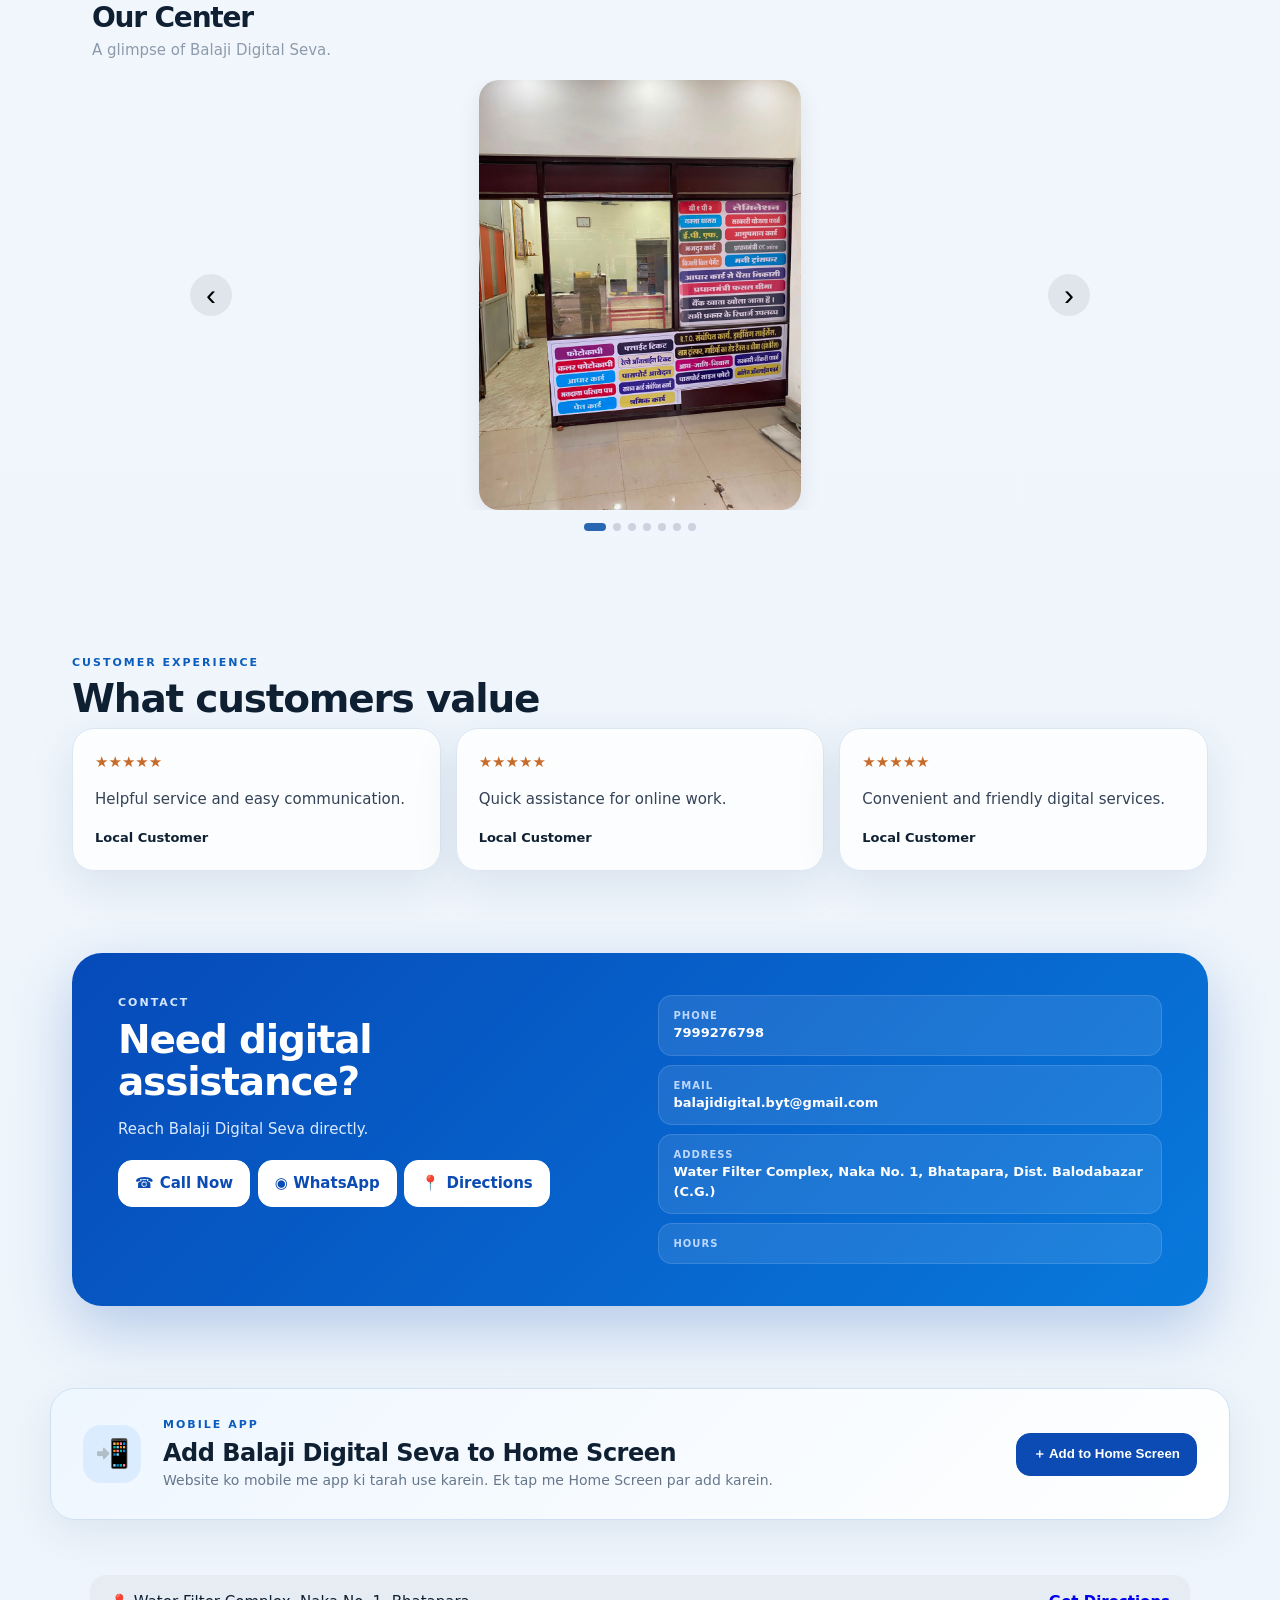
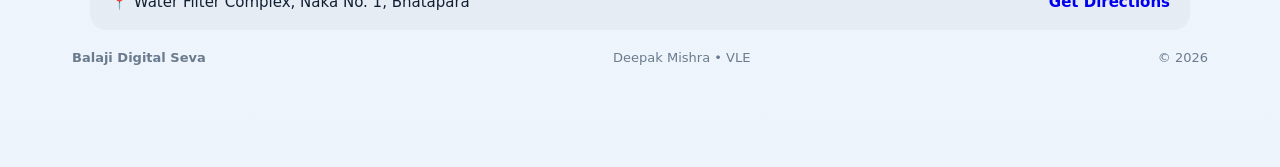
==== commit b3eaa389: "Update index.html" ====
--- a/index.html
+++ b/index.html
@@ -87,6 +87,16 @@
 
 
 <main>
+  
+<section style="max-width:1000px;margin:24px auto;padding:24px;border-radius:18px;background:#eef4ff;text-align:center">
+  <h2>CG Vyapam हस्तलिखित नोट्स</h2>
+  <p>छत्तीसगढ़ GK नोट्स — पूरे नोट्स की कीमत ₹100</p>
+  <a href="notes.html"
+     style="display:inline-block;padding:12px 20px;background:#0b4bb3;color:white;text-decoration:none;border-radius:10px;font-weight:bold">
+    नोट्स देखें और ऑर्डर करें →
+  </a>
+</section>
+
 <section id="services">
   <p class="eyebrow" data-en="OUR SERVICES" data-hi="HAMARI SERVICES">OUR SERVICES</p>
   <h2 data-en="Services we provide" data-hi="Hum kaun-kaun si services dete hain">Services we provide</h2>
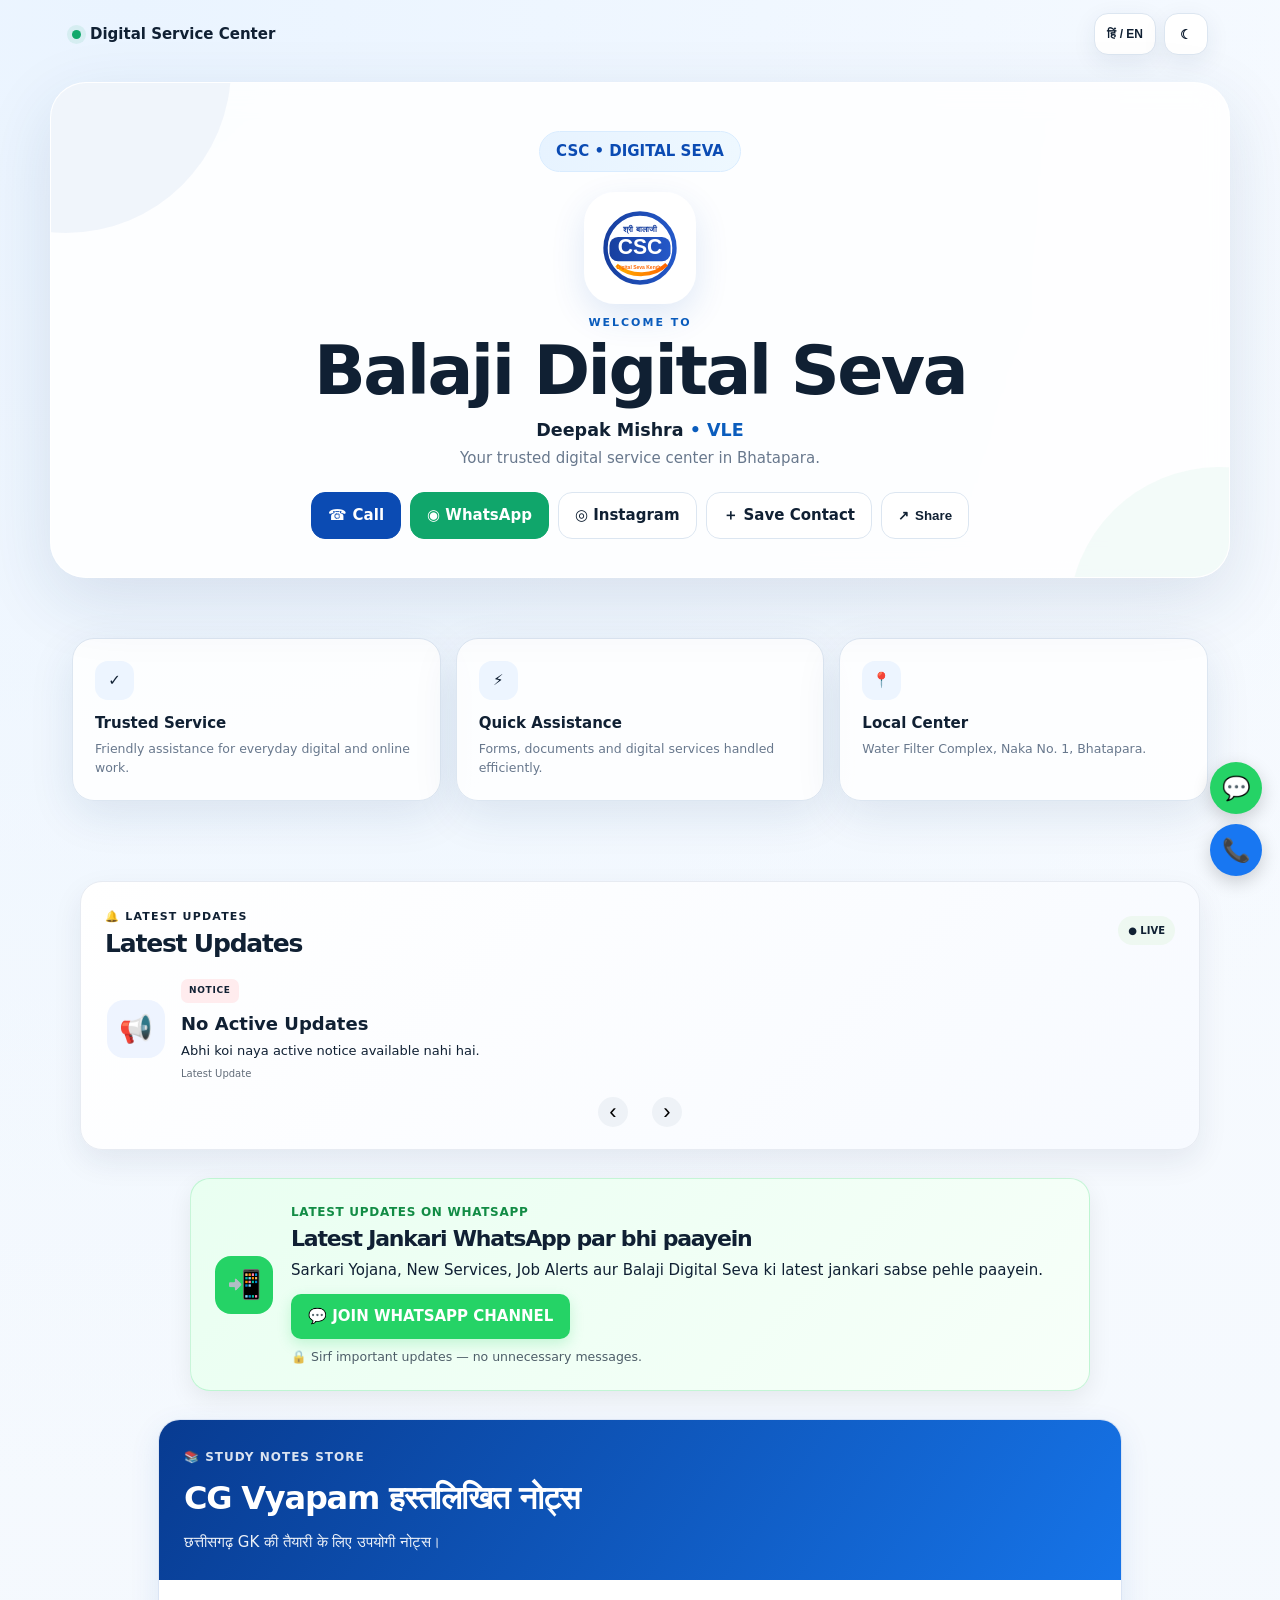
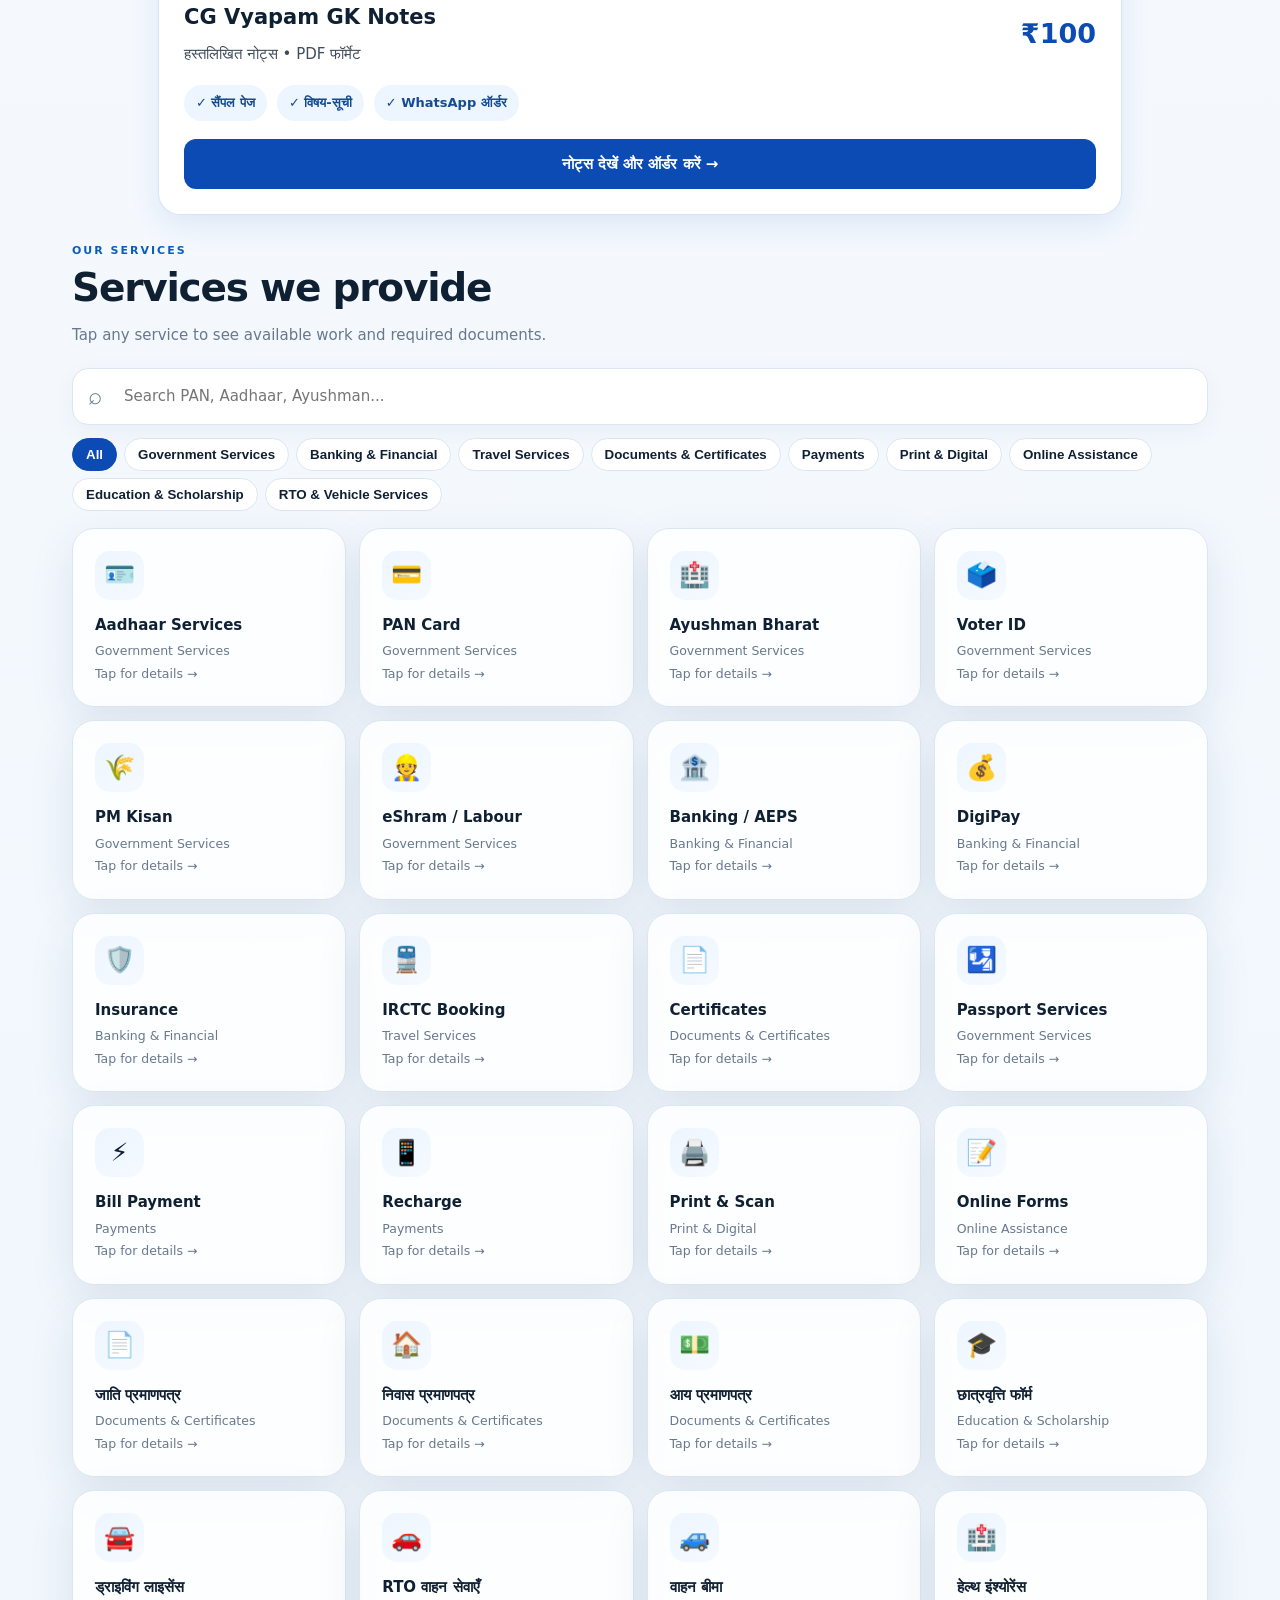
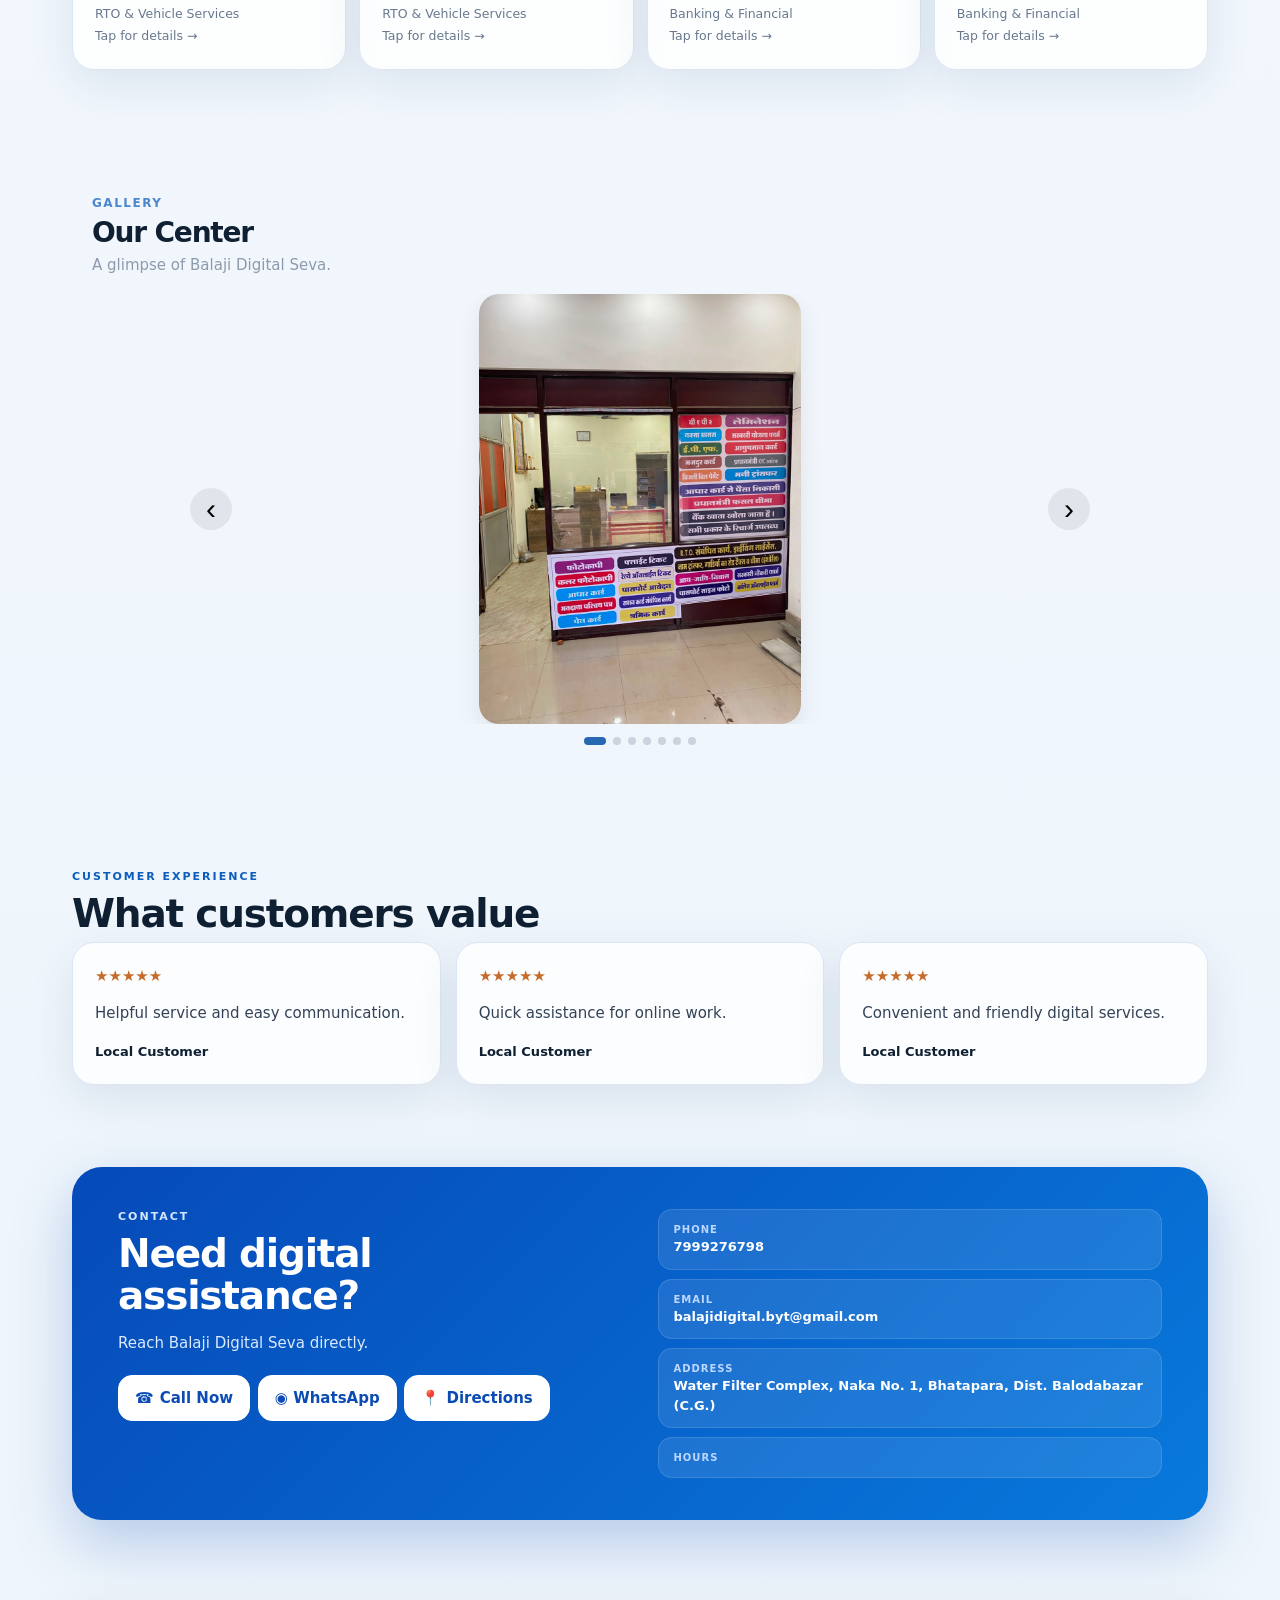
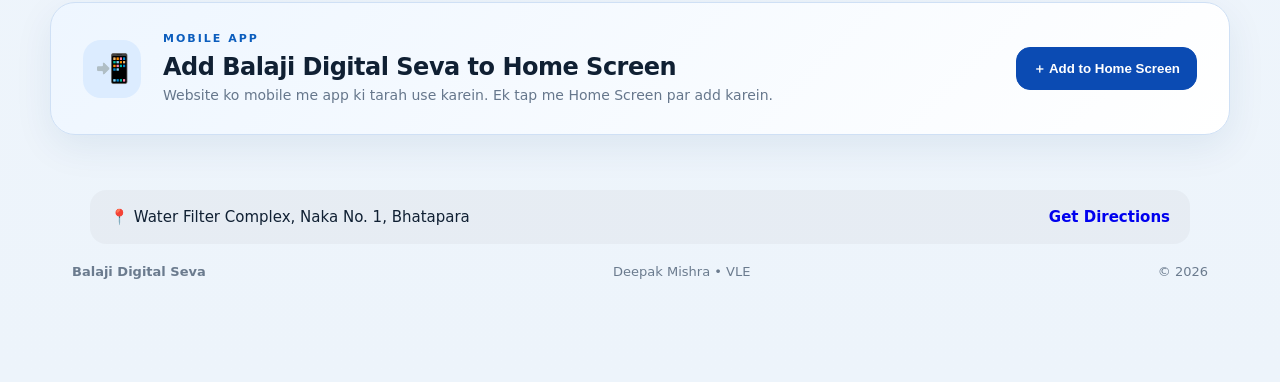
==== commit dab6f92b: "Update index.html" ====
--- a/index.html
+++ b/index.html
@@ -88,12 +88,134 @@
 
 <main>
   
-<section style="max-width:1000px;margin:24px auto;padding:24px;border-radius:18px;background:#eef4ff;text-align:center">
-  <h2>CG Vyapam हस्तलिखित नोट्स</h2>
-  <p>छत्तीसगढ़ GK नोट्स — पूरे नोट्स की कीमत ₹100</p>
-  <a href="notes.html"
-     style="display:inline-block;padding:12px 20px;background:#0b4bb3;color:white;text-decoration:none;border-radius:10px;font-weight:bold">
-    नोट्स देखें और ऑर्डर करें →
+
+<style>
+.notes-home {
+  max-width: 1000px;
+  margin: 28px auto;
+  padding: 0 18px;
+}
+.notes-home-card {
+  overflow: hidden;
+  border-radius: 22px;
+  background: var(--card, #ffffff);
+  border: 1px solid rgba(11,75,179,.15);
+  box-shadow: 0 10px 30px rgba(11,75,179,.10);
+}
+.notes-home-head {
+  padding: 25px;
+  color: #fff;
+  background: linear-gradient(125deg,#083b91,#1674e8);
+}
+.notes-home-label {
+  display: inline-block;
+  font-size: 12px;
+  font-weight: 800;
+  letter-spacing: 1px;
+  opacity: .85;
+}
+.notes-home-head h2 {
+  margin: 10px 0;
+  font-size: clamp(23px,4vw,32px);
+  line-height: 1.3;
+}
+.notes-home-head p {
+  margin: 0;
+  line-height: 1.7;
+  opacity: .92;
+}
+.notes-home-body {
+  padding: 22px 25px 25px;
+}
+.notes-home-product {
+  display: flex;
+  align-items: center;
+  justify-content: space-between;
+  gap: 18px;
+  flex-wrap: wrap;
+}
+.notes-home-product h3 {
+  margin: 0 0 8px;
+  font-size: 21px;
+}
+.notes-home-product p {
+  margin: 0;
+  line-height: 1.7;
+  opacity: .8;
+}
+.notes-home-price {
+  font-size: 27px;
+  font-weight: 800;
+  color: #0b4bb3;
+  white-space: nowrap;
+}
+.notes-home-features {
+  display: flex;
+  gap: 10px;
+  flex-wrap: wrap;
+  margin: 18px 0;
+}
+.notes-home-features span {
+  padding: 8px 12px;
+  border-radius: 30px;
+  background: #edf5ff;
+  color: #164b91;
+  font-size: 13px;
+  font-weight: 700;
+}
+.notes-home-button {
+  display: block;
+  width: 100%;
+  box-sizing: border-box;
+  padding: 14px 18px;
+  border-radius: 12px;
+  background: #0b4bb3;
+  color: #fff !important;
+  text-align: center;
+  text-decoration: none !important;
+  font-weight: 800;
+  transition: background .2s,transform .2s;
+}
+.notes-home-button:hover {
+  background: #083b91;
+  transform: translateY(-1px);
+}
+@media(max-width:600px) {
+  .notes-home { margin: 20px auto; padding: 0 12px; }
+  .notes-home-head { padding: 21px; }
+  .notes-home-body { padding: 20px; }
+  .notes-home-product { align-items: flex-start; }
+  .notes-home-price { font-size: 24px; }
+}
+</style>
+
+<section class="notes-home" aria-label="Study Notes Store">
+  <div class="notes-home-card">
+    <div class="notes-home-head">
+      <span class="notes-home-label">📚 STUDY NOTES STORE</span>
+      <h2>CG Vyapam हस्तलिखित नोट्स</h2>
+      <p>छत्तीसगढ़ GK की तैयारी के लिए उपयोगी नोट्स।</p>
+    </div>
+    <div class="notes-home-body">
+      <div class="notes-home-product">
+        <div>
+          <h3>CG Vyapam GK Notes</h3>
+          <p>हस्तलिखित नोट्स • PDF फॉर्मेट</p>
+        </div>
+        <div class="notes-home-price">₹100</div>
+      </div>
+      <div class="notes-home-features">
+        <span>✓ सैंपल पेज</span>
+        <span>✓ विषय-सूची</span>
+        <span>✓ WhatsApp ऑर्डर</span>
+      </div>
+      <a class="notes-home-button" href="notes.html">
+        नोट्स देखें और ऑर्डर करें →
+      </a>
+    </div>
+  </div>
+</section>
+
   </a>
 </section>
 
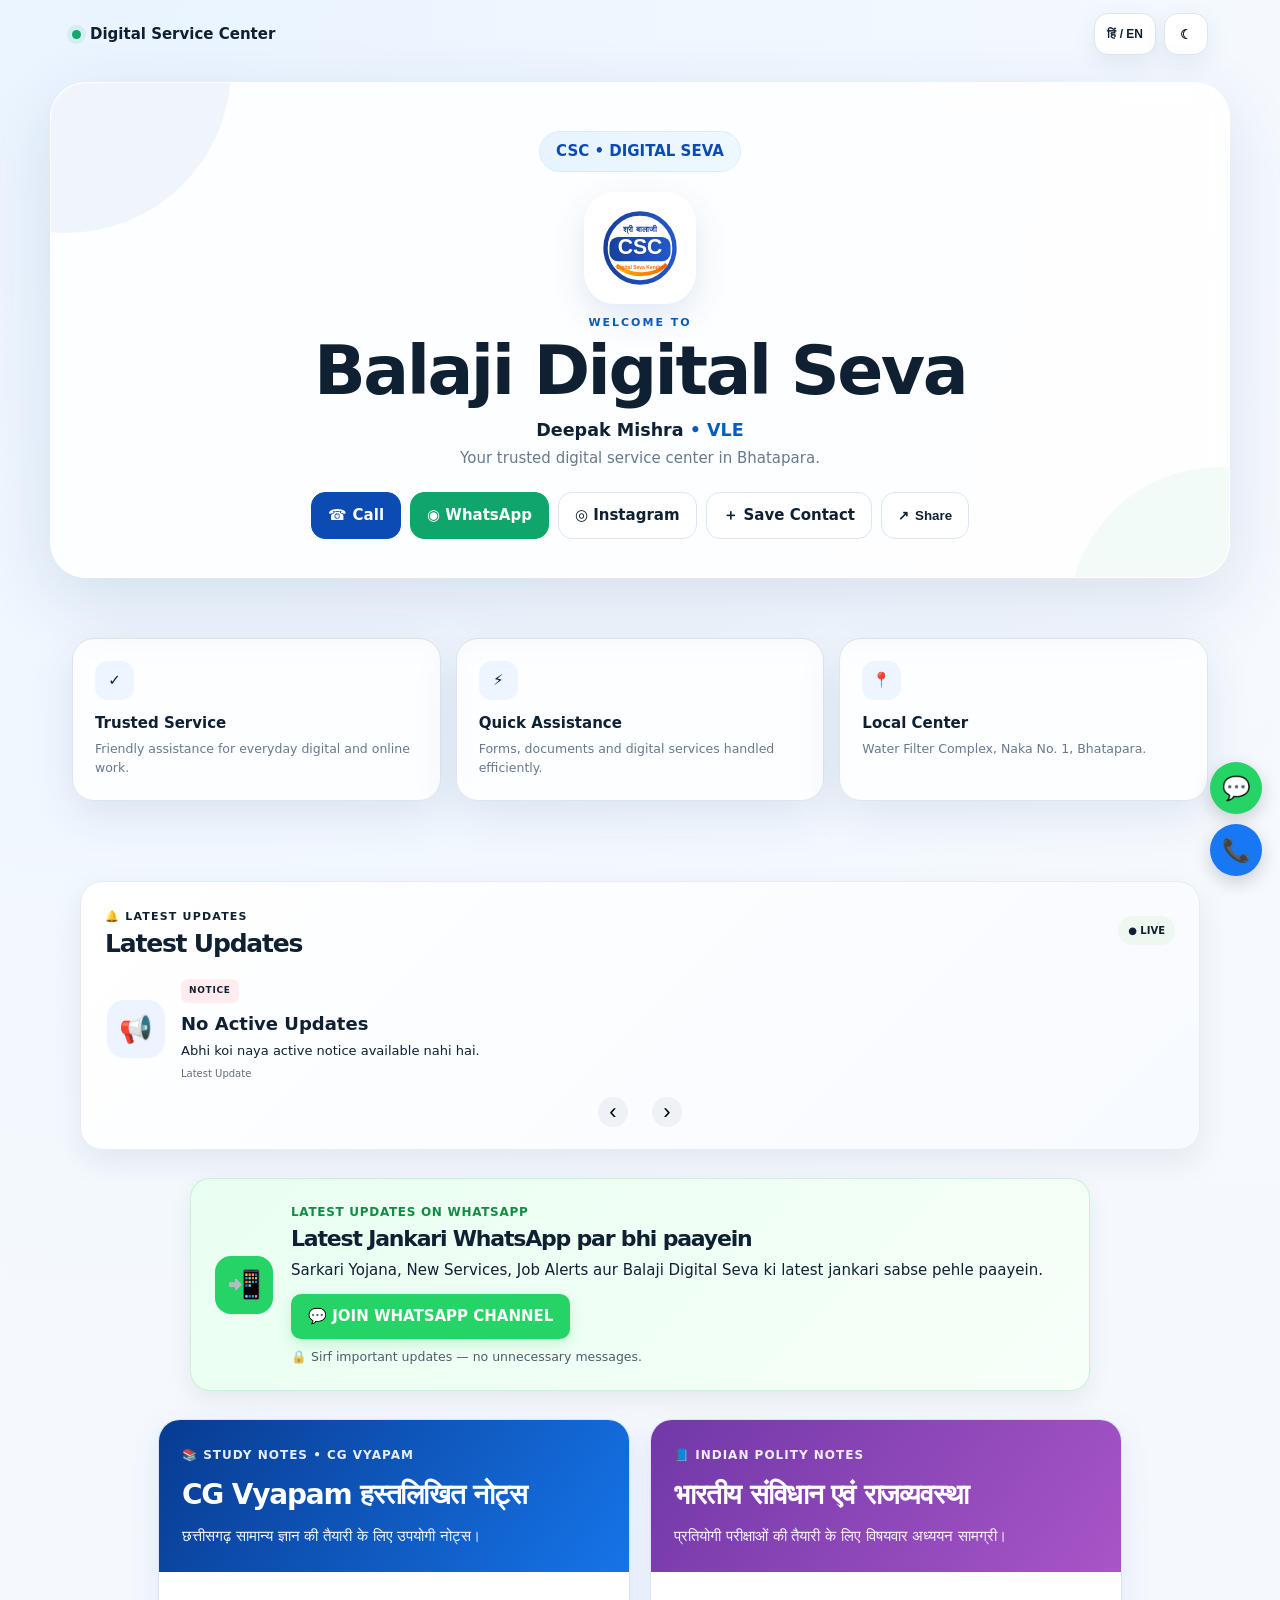
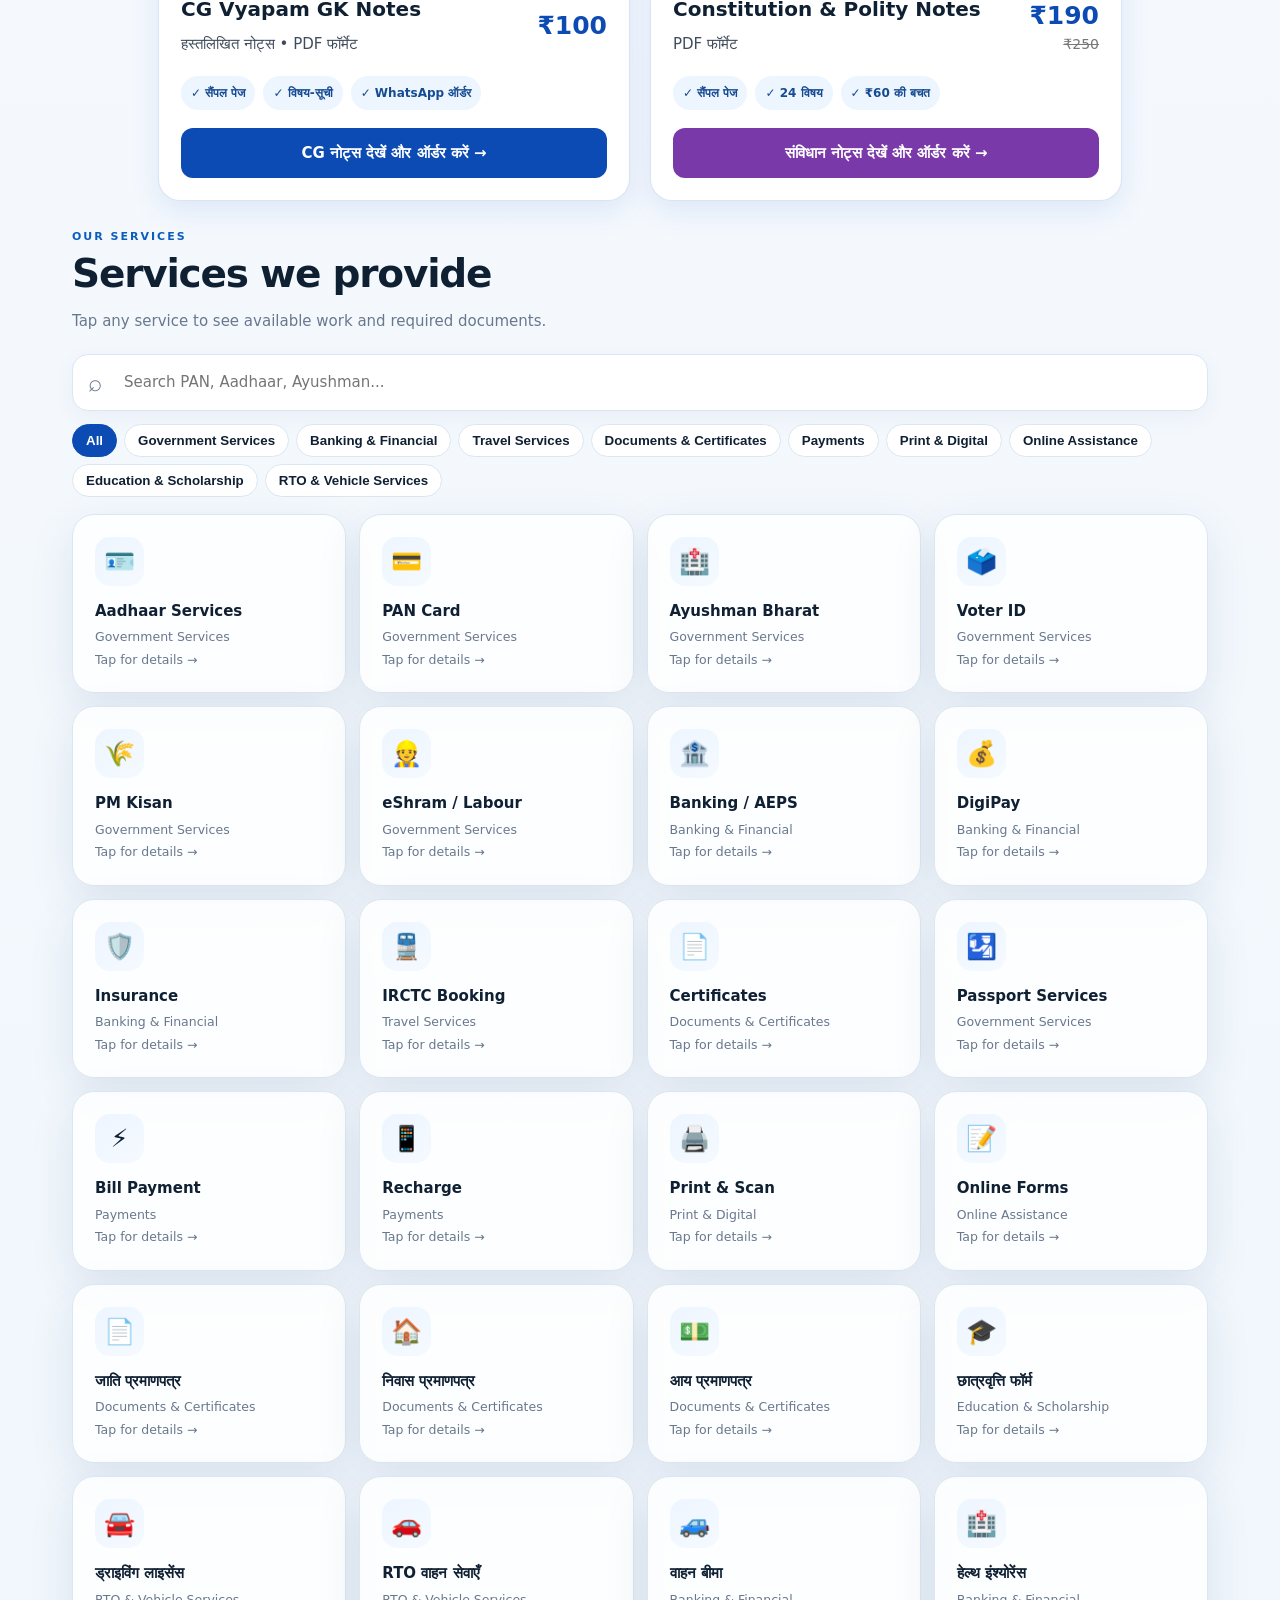
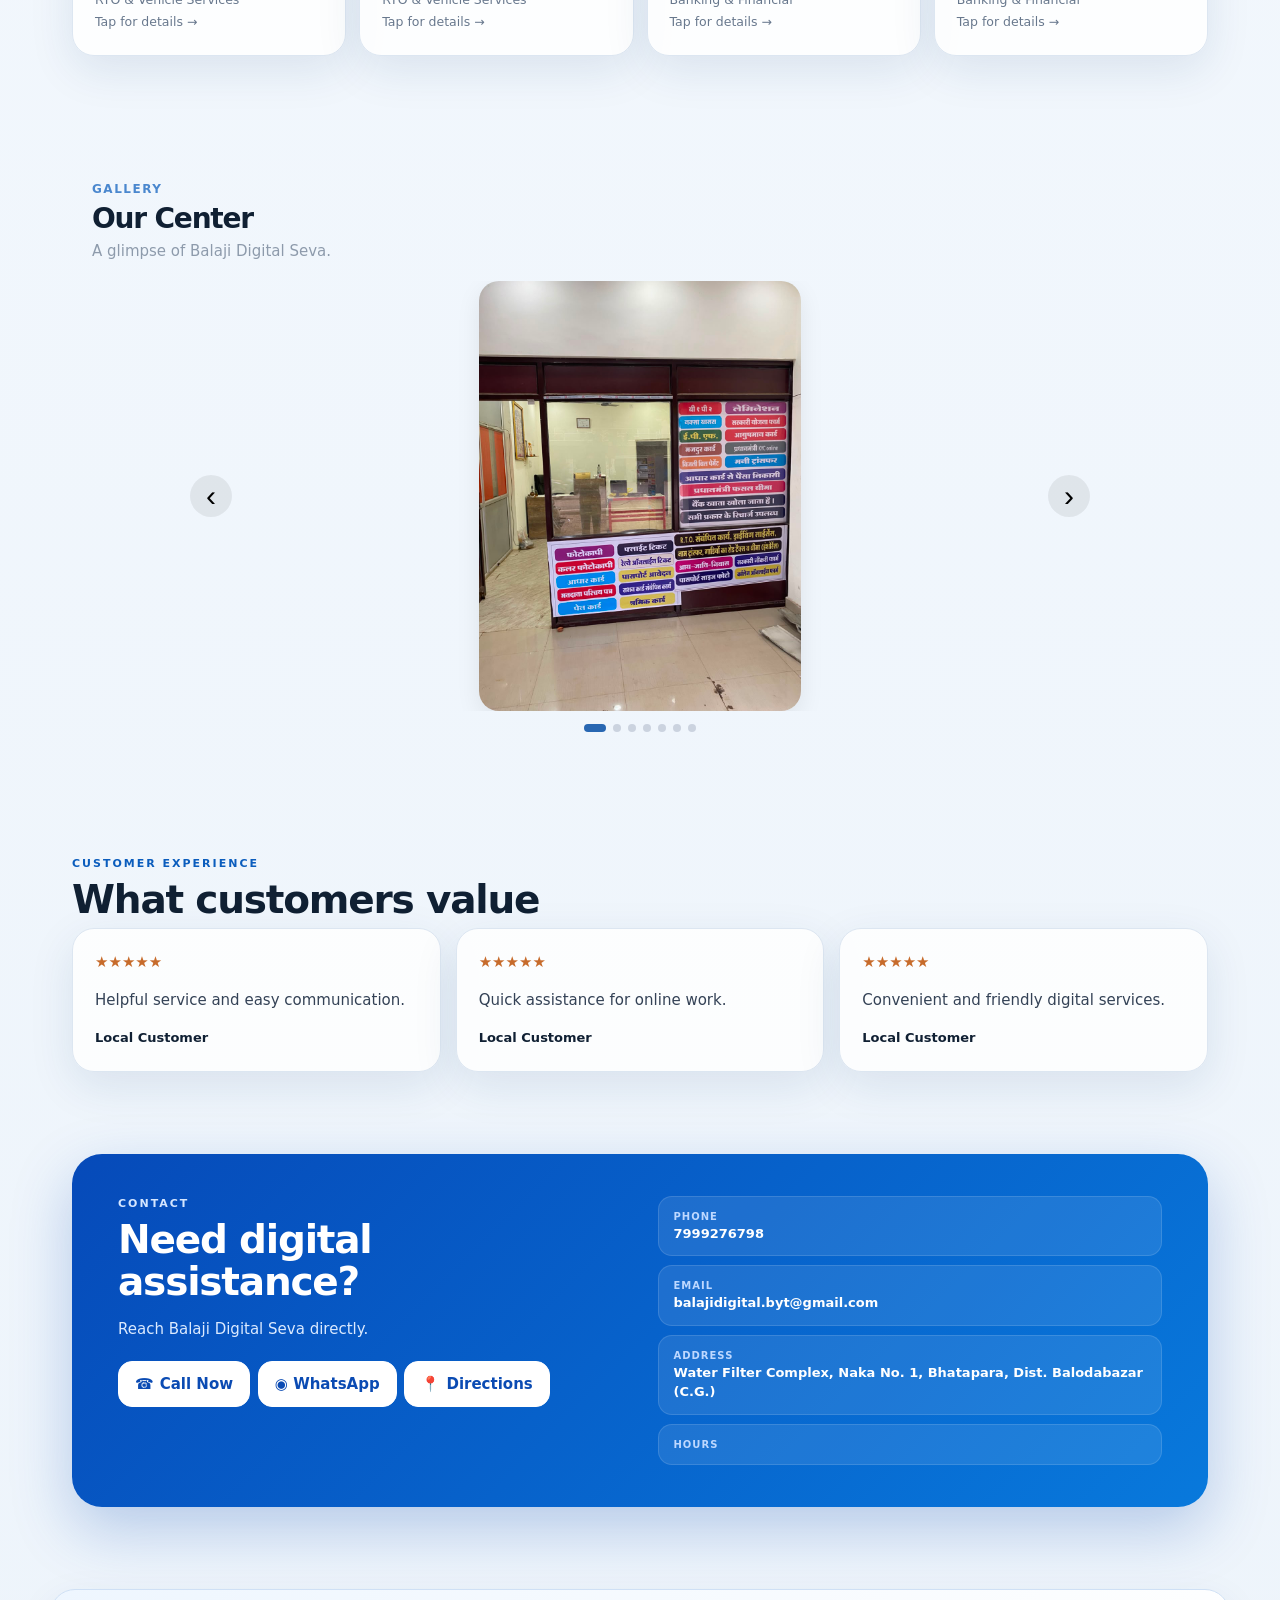
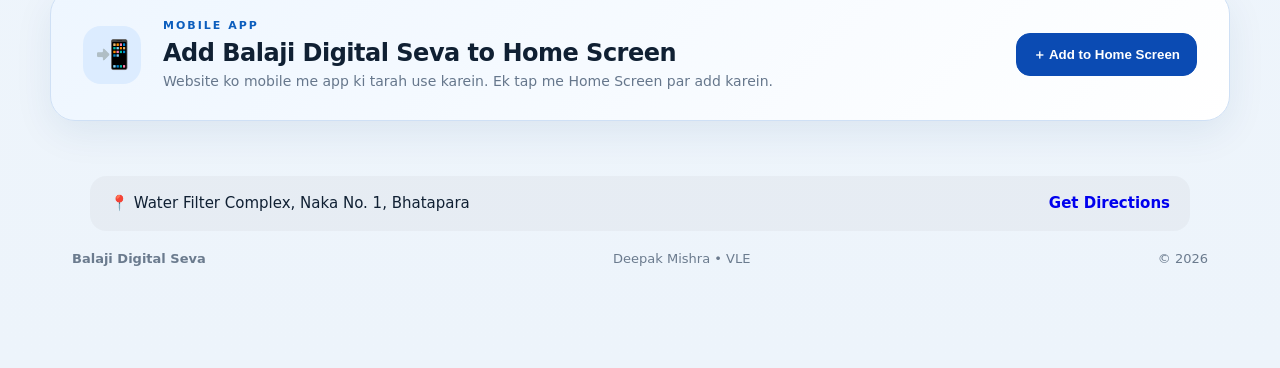
==== commit 3d6f25f7: "Update index.html" ====
--- a/index.html
+++ b/index.html
@@ -1,3 +1,4 @@
+
 <!doctype html>
 <html lang="en">
 <head>
@@ -19,8 +20,8 @@
 .wcc-button:hover{filter:brightness(.96)}.wcc-content small{display:block;margin-top:9px;opacity:.72}
 @media (max-width:600px){.whatsapp-channel-cta{margin:16px 12px;padding:18px;align-items:flex-start}.wcc-icon{width:50px;height:50px;min-width:50px;font-size:24px}.wcc-content h2{font-size:18px}.wcc-button{width:100%;box-sizing:border-box}}
 </style>
-
 </head>
+
 <body>
 <div class="top">
   <div class="brand-mini"><span class="live-dot"></span><b data-en="Digital Service Center" data-hi="Digital Service Center">Digital Service Center</b></div>
@@ -59,7 +60,6 @@
   <div class="hnb-controls"><button type="button" class="hnb-prev" aria-label="Previous update">‹</button><div class="hnb-dots" id="hnb-dots"></div><button type="button" class="hnb-next" aria-label="Next update">›</button></div>
 </section>
 
-
 <section class="whatsapp-channel-cta" aria-label="Join WhatsApp Channel">
   <div class="wcc-icon">📲</div>
   <div class="wcc-content">
@@ -84,139 +84,82 @@
   </div>
 </div>
 
-
-
 <main>
-  
-
+
+<!-- STUDY NOTES STORE: BOTH PRODUCTS -->
 <style>
-.notes-home {
-  max-width: 1000px;
-  margin: 28px auto;
-  padding: 0 18px;
-}
-.notes-home-card {
-  overflow: hidden;
-  border-radius: 22px;
-  background: var(--card, #ffffff);
-  border: 1px solid rgba(11,75,179,.15);
-  box-shadow: 0 10px 30px rgba(11,75,179,.10);
-}
-.notes-home-head {
-  padding: 25px;
-  color: #fff;
-  background: linear-gradient(125deg,#083b91,#1674e8);
-}
-.notes-home-label {
-  display: inline-block;
-  font-size: 12px;
-  font-weight: 800;
-  letter-spacing: 1px;
-  opacity: .85;
-}
-.notes-home-head h2 {
-  margin: 10px 0;
-  font-size: clamp(23px,4vw,32px);
-  line-height: 1.3;
-}
-.notes-home-head p {
-  margin: 0;
-  line-height: 1.7;
-  opacity: .92;
-}
-.notes-home-body {
-  padding: 22px 25px 25px;
-}
-.notes-home-product {
-  display: flex;
-  align-items: center;
-  justify-content: space-between;
-  gap: 18px;
-  flex-wrap: wrap;
-}
-.notes-home-product h3 {
-  margin: 0 0 8px;
-  font-size: 21px;
-}
-.notes-home-product p {
-  margin: 0;
-  line-height: 1.7;
-  opacity: .8;
-}
-.notes-home-price {
-  font-size: 27px;
-  font-weight: 800;
-  color: #0b4bb3;
-  white-space: nowrap;
-}
-.notes-home-features {
-  display: flex;
-  gap: 10px;
-  flex-wrap: wrap;
-  margin: 18px 0;
-}
-.notes-home-features span {
-  padding: 8px 12px;
-  border-radius: 30px;
-  background: #edf5ff;
-  color: #164b91;
-  font-size: 13px;
-  font-weight: 700;
-}
-.notes-home-button {
-  display: block;
-  width: 100%;
-  box-sizing: border-box;
-  padding: 14px 18px;
-  border-radius: 12px;
-  background: #0b4bb3;
-  color: #fff !important;
-  text-align: center;
-  text-decoration: none !important;
-  font-weight: 800;
-  transition: background .2s,transform .2s;
-}
-.notes-home-button:hover {
-  background: #083b91;
-  transform: translateY(-1px);
-}
-@media(max-width:600px) {
-  .notes-home { margin: 20px auto; padding: 0 12px; }
-  .notes-home-head { padding: 21px; }
-  .notes-home-body { padding: 20px; }
-  .notes-home-product { align-items: flex-start; }
-  .notes-home-price { font-size: 24px; }
-}
+.notes-home{max-width:1000px;margin:28px auto;padding:0 18px}
+.notes-home-grid{display:grid;grid-template-columns:repeat(2,minmax(0,1fr));gap:20px}
+.notes-home-card{overflow:hidden;border-radius:22px;background:var(--card,#fff);border:1px solid rgba(11,75,179,.15);box-shadow:0 10px 30px rgba(11,75,179,.10)}
+.notes-home-head{padding:23px;color:#fff;background:linear-gradient(125deg,#083b91,#1674e8)}
+.notes-home-head.constitution{background:linear-gradient(125deg,#7138a8,#a855c7)}
+.notes-home-label{display:inline-block;font-size:12px;font-weight:800;letter-spacing:1px;opacity:.9}
+.notes-home-head h2{margin:10px 0;font-size:clamp(21px,3vw,28px);line-height:1.35}
+.notes-home-head p{margin:0;line-height:1.7;opacity:.95}
+.notes-home-body{padding:22px}
+.notes-home-product{display:flex;align-items:center;justify-content:space-between;gap:12px;flex-wrap:wrap}
+.notes-home-product h3{margin:0 0 8px;font-size:20px}
+.notes-home-product p{margin:0;line-height:1.7;opacity:.8}
+.notes-home-price{font-size:25px;font-weight:800;color:#0b4bb3;white-space:nowrap}
+.notes-home-price del{display:block;font-size:14px;font-weight:500;color:#777;text-align:right}
+.notes-home-features{display:flex;gap:8px;flex-wrap:wrap;margin:18px 0}
+.notes-home-features span{padding:8px 10px;border-radius:30px;background:#edf5ff;color:#164b91;font-size:12px;font-weight:700}
+.notes-home-button{display:block;width:100%;box-sizing:border-box;padding:14px 12px;border-radius:12px;background:#0b4bb3;color:#fff!important;text-align:center;text-decoration:none!important;font-weight:800;transition:filter .2s}
+.notes-home-button.purple{background:#7939a9}
+.notes-home-button:hover{filter:brightness(.93)}
+@media(max-width:700px){.notes-home-grid{grid-template-columns:1fr}.notes-home{margin:20px auto;padding:0 12px}.notes-home-head{padding:21px}.notes-home-body{padding:20px}}
 </style>
 
 <section class="notes-home" aria-label="Study Notes Store">
-  <div class="notes-home-card">
-    <div class="notes-home-head">
-      <span class="notes-home-label">📚 STUDY NOTES STORE</span>
-      <h2>CG Vyapam हस्तलिखित नोट्स</h2>
-      <p>छत्तीसगढ़ GK की तैयारी के लिए उपयोगी नोट्स।</p>
-    </div>
-    <div class="notes-home-body">
-      <div class="notes-home-product">
-        <div>
-          <h3>CG Vyapam GK Notes</h3>
-          <p>हस्तलिखित नोट्स • PDF फॉर्मेट</p>
+  <div class="notes-home-grid">
+
+    <article class="notes-home-card">
+      <div class="notes-home-head">
+        <span class="notes-home-label">📚 STUDY NOTES • CG VYAPAM</span>
+        <h2>CG Vyapam हस्तलिखित नोट्स</h2>
+        <p>छत्तीसगढ़ सामान्य ज्ञान की तैयारी के लिए उपयोगी नोट्स।</p>
+      </div>
+      <div class="notes-home-body">
+        <div class="notes-home-product">
+          <div>
+            <h3>CG Vyapam GK Notes</h3>
+            <p>हस्तलिखित नोट्स • PDF फॉर्मेट</p>
+          </div>
+          <div class="notes-home-price">₹100</div>
         </div>
-        <div class="notes-home-price">₹100</div>
+        <div class="notes-home-features">
+          <span>✓ सैंपल पेज</span>
+          <span>✓ विषय-सूची</span>
+          <span>✓ WhatsApp ऑर्डर</span>
+        </div>
+        <a class="notes-home-button" href="notes.html">CG नोट्स देखें और ऑर्डर करें →</a>
       </div>
-      <div class="notes-home-features">
-        <span>✓ सैंपल पेज</span>
-        <span>✓ विषय-सूची</span>
-        <span>✓ WhatsApp ऑर्डर</span>
+    </article>
+
+    <article class="notes-home-card">
+      <div class="notes-home-head constitution">
+        <span class="notes-home-label">📘 INDIAN POLITY NOTES</span>
+        <h2>भारतीय संविधान एवं राजव्यवस्था</h2>
+        <p>प्रतियोगी परीक्षाओं की तैयारी के लिए विषयवार अध्ययन सामग्री।</p>
       </div>
-      <a class="notes-home-button" href="notes.html">
-        नोट्स देखें और ऑर्डर करें →
-      </a>
-    </div>
-  </div>
-</section>
-
-  </a>
+      <div class="notes-home-body">
+        <div class="notes-home-product">
+          <div>
+            <h3>Constitution &amp; Polity Notes</h3>
+            <p>PDF फॉर्मेट</p>
+          </div>
+          <div class="notes-home-price">₹190<del>₹250</del></div>
+        </div>
+        <div class="notes-home-features">
+          <span>✓ सैंपल पेज</span>
+          <span>✓ 24 विषय</span>
+          <span>✓ ₹60 की बचत</span>
+        </div>
+        <a class="notes-home-button purple" href="constitution.html">संविधान नोट्स देखें और ऑर्डर करें →</a>
+      </div>
+    </article>
+
+  </div>
 </section>
 
 <section id="services">
@@ -272,7 +215,7 @@
     <p data-en="Reach Balaji Digital Seva directly." data-hi="Balaji Digital Seva se directly contact karein.">Reach Balaji Digital Seva directly.</p>
     <a class="btn white" href="tel:+917999276798">☎ <span data-en="Call Now" data-hi="Call Karein">Call Now</span></a>
     <a class="btn white" id="wa2">◉ WhatsApp</a>
-    <a class="btn white" href="https://www.google.com/maps/search/?api=1&query=Water+Filter+Complex%2C+Naka+No.+1%2C+Bhatapara%2C+Chhattisgarh" target="_blank" rel="noopener">📍 <span data-en="Directions" data-hi="Directions">Directions</span></a>
+    <a class="btn white" href="https://www.google.com/maps/search/?api=1&amp;query=Water+Filter+Complex%2C+Naka+No.+1%2C+Bhatapara%2C+Chhattisgarh" target="_blank" rel="noopener">📍 <span data-en="Directions" data-hi="Directions">Directions</span></a>
   </div>
   <div class="details">
     <b>PHONE<br><span>7999276798</span></b>
@@ -282,7 +225,6 @@
   </div>
 </section>
 </main>
-
 
 <section class="install-section" id="installApp">
   <div class="install-icon">📲</div>
@@ -294,13 +236,13 @@
   <button class="btn install-btn" id="installBtn">＋ Add to Home Screen</button>
 </section>
 
-
 <div class="map-address-row">
   <span>📍 Water Filter Complex, Naka No. 1, Bhatapara</span>
   <a href="https://maps.app.goo.gl/2zhiAr86G5BY8EHH6" target="_blank" rel="noopener">Get Directions</a>
 </div>
 
 <footer><b>Balaji Digital Seva</b><span>Deepak Mishra • VLE</span><span>© <span id="year"></span></span></footer>
+
 <nav aria-label="Bottom navigation">
   <a href="#">⌂<small data-en="Home" data-hi="Home">Home</small></a>
   <a href="#services">▦<small data-en="Services" data-hi="Services">Services</small></a>
@@ -327,28 +269,35 @@
     </div>
   </div>
 </div>
+
 <div id="toast" class="toast"></div>
 <script src="script.js"></script>
-
-
 
 <script>
 (function(){
 const API_URL="https://script.google.com/macros/s/AKfycbz4wLTa_00YmEcPIq7Bjo2JvtrB1iy1CBfEbDE63kWhWK-3Ne3dLarzAZk2OY-b8mY/exec",board=document.getElementById("hero-notice-board"),modal=document.getElementById("hnb-modal"),slider=document.getElementById("hnb-slider"),dots=document.getElementById("hnb-dots");
-if(!board||!modal||!slider||!dots)return;let notices=[],current=0,timer;
+if(!board||!modal||!slider||!dots)return;
+let notices=[],current=0,timer;
 const types={service:["🆕","NEW SERVICE","service"],job:["💼","JOB ALERT","job"],notice:["📢","IMPORTANT NOTICE","notice"]};
 const esc=v=>String(v??"").replace(/[&<>"']/g,m=>({"&":"&amp;","<":"&lt;",">":"&gt;",'"':"&quot;","'":"&#039;"}[m]));
 function show(n){if(!notices.length)return;current=(n+notices.length)%notices.length;[...slider.children].forEach((x,i)=>x.classList.toggle("active",i===current));[...dots.children].forEach((x,i)=>x.classList.toggle("active",i===current))}
 function restart(){clearInterval(timer);if(notices.length>1)timer=setInterval(()=>show(current+1),5000)}
 function modalOpen(i){const n=notices[i];if(!n)return;const x=types[String(n.type||"notice").toLowerCase()]||types.notice;document.getElementById("hnb-modal-tag").textContent=x[1];document.getElementById("hnb-modal-title").textContent=n.title||"";document.getElementById("hnb-modal-text").textContent=n.shortDescription||"";document.getElementById("hnb-modal-body").textContent=n.fullDetails||n.shortDescription||"";modal.classList.add("open");modal.setAttribute("aria-hidden","false")}
 function bind(){[...slider.children].forEach(x=>{x.onclick=()=>modalOpen(+x.dataset.index);x.tabIndex=0;x.onkeydown=e=>{if(e.key==="Enter"||e.key===" "){e.preventDefault();modalOpen(+x.dataset.index)}}})}
-function render(){if(!notices.length){slider.innerHTML='<article class="hnb-item active"><div class="hnb-icon">📢</div><div class="hnb-content"><span class="hnb-tag notice">NOTICE</span><h3>No Active Updates</h3><p>Abhi koi naya active notice available nahi hai.</p><small>Latest Update</small></div></article>';dots.innerHTML="";return}slider.innerHTML=notices.map((n,i)=>{const x=types[String(n.type||"notice").toLowerCase()]||types.notice;return `<article class="hnb-item${i?"":" active"}" data-index="${i}"><div class="hnb-icon">${x[0]}</div><div class="hnb-content"><span class="hnb-tag ${x[2]}">${x[1]}</span><h3>${esc(n.title)}</h3><p>${esc(n.shortDescription)}</p><small>${esc(n.date||"Latest Update")}</small><button type="button" class="hnb-details">View Details →</button></div></article>`}).join("");dots.innerHTML=notices.map((_,i)=>`<button type="button" class="${i?"":"active"}" aria-label="Update ${i+1}"></button>`).join("");bind();show(0);restart()}
-board.querySelector(".hnb-next").onclick=()=>{show(current+1);restart()};board.querySelector(".hnb-prev").onclick=()=>{show(current-1);restart()};dots.onclick=e=>{const i=[...dots.children].indexOf(e.target);if(i>=0){show(i);restart()}};
-modal.querySelector(".hnb-modal-close").onclick=()=>{modal.classList.remove("open");modal.setAttribute("aria-hidden","true")};modal.onclick=e=>{if(e.target===modal)modal.querySelector(".hnb-modal-close").click()};
+function render(){
+ if(!notices.length){slider.innerHTML='<article class="hnb-item active"><div class="hnb-icon">📢</div><div class="hnb-content"><span class="hnb-tag notice">NOTICE</span><h3>No Active Updates</h3><p>Abhi koi naya active notice available nahi hai.</p><small>Latest Update</small></div></article>';dots.innerHTML="";return}
+ slider.innerHTML=notices.map((n,i)=>{const x=types[String(n.type||"notice").toLowerCase()]||types.notice;return `<article class="hnb-item${i?"":" active"}" data-index="${i}"><div class="hnb-icon">${x[0]}</div><div class="hnb-content"><span class="hnb-tag ${x[2]}">${x[1]}</span><h3>${esc(n.title)}</h3><p>${esc(n.shortDescription)}</p><small>${esc(n.date||"Latest Update")}</small><button type="button" class="hnb-details">View Details →</button></div></article>`}).join("");
+ dots.innerHTML=notices.map((_,i)=>`<button type="button" class="${i?"":"active"}" aria-label="Update ${i+1}"></button>`).join("");
+ bind();show(0);restart()
+}
+board.querySelector(".hnb-next").onclick=()=>{show(current+1);restart()};
+board.querySelector(".hnb-prev").onclick=()=>{show(current-1);restart()};
+dots.onclick=e=>{const i=[...dots.children].indexOf(e.target);if(i>=0){show(i);restart()}};
+modal.querySelector(".hnb-modal-close").onclick=()=>{modal.classList.remove("open");modal.setAttribute("aria-hidden","true")};
+modal.onclick=e=>{if(e.target===modal)modal.querySelector(".hnb-modal-close").click()};
 fetch(API_URL,{cache:"no-store"}).then(r=>r.json()).then(d=>{notices=Array.isArray(d)?d:[];render()}).catch(()=>{notices=[];render()});
 })();
 </script>
-
 
 <!-- Floating WhatsApp + Call Buttons -->
 <div class="floating-contact-buttons" aria-label="Quick Contact">
